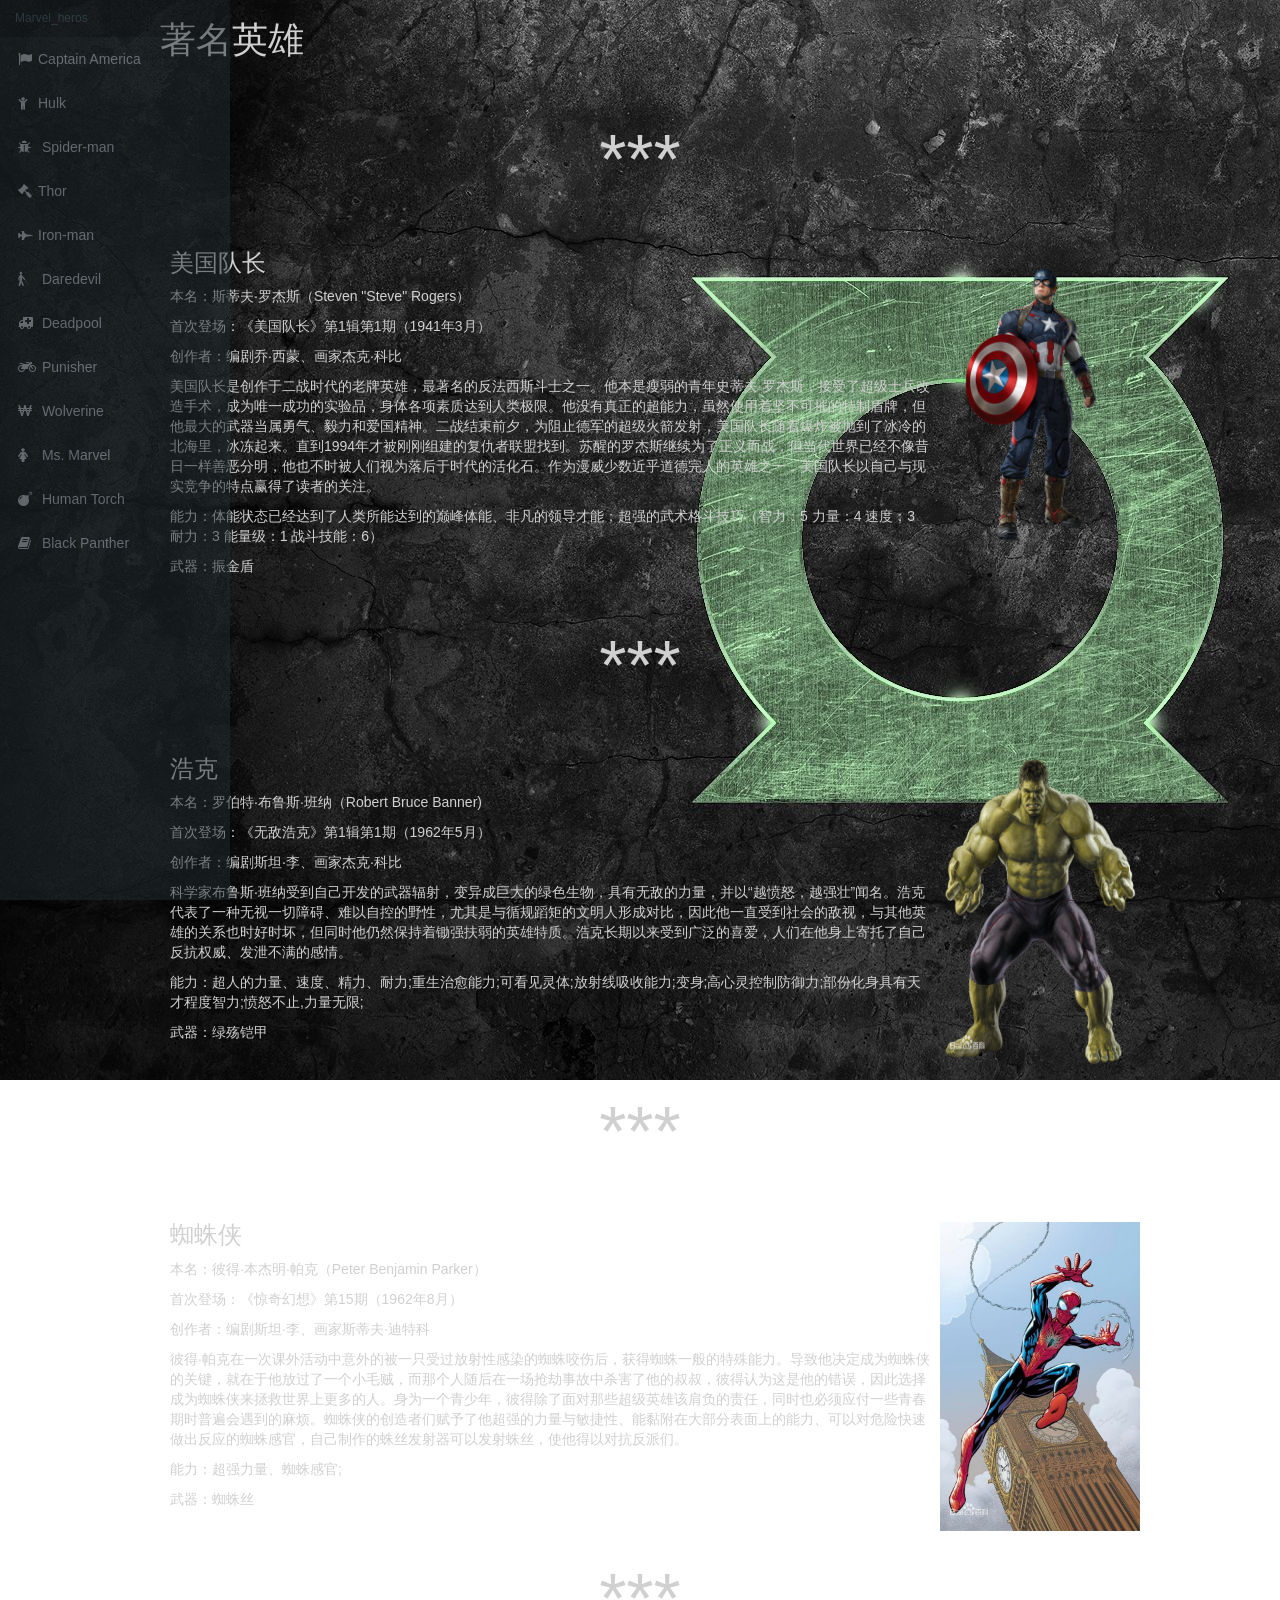
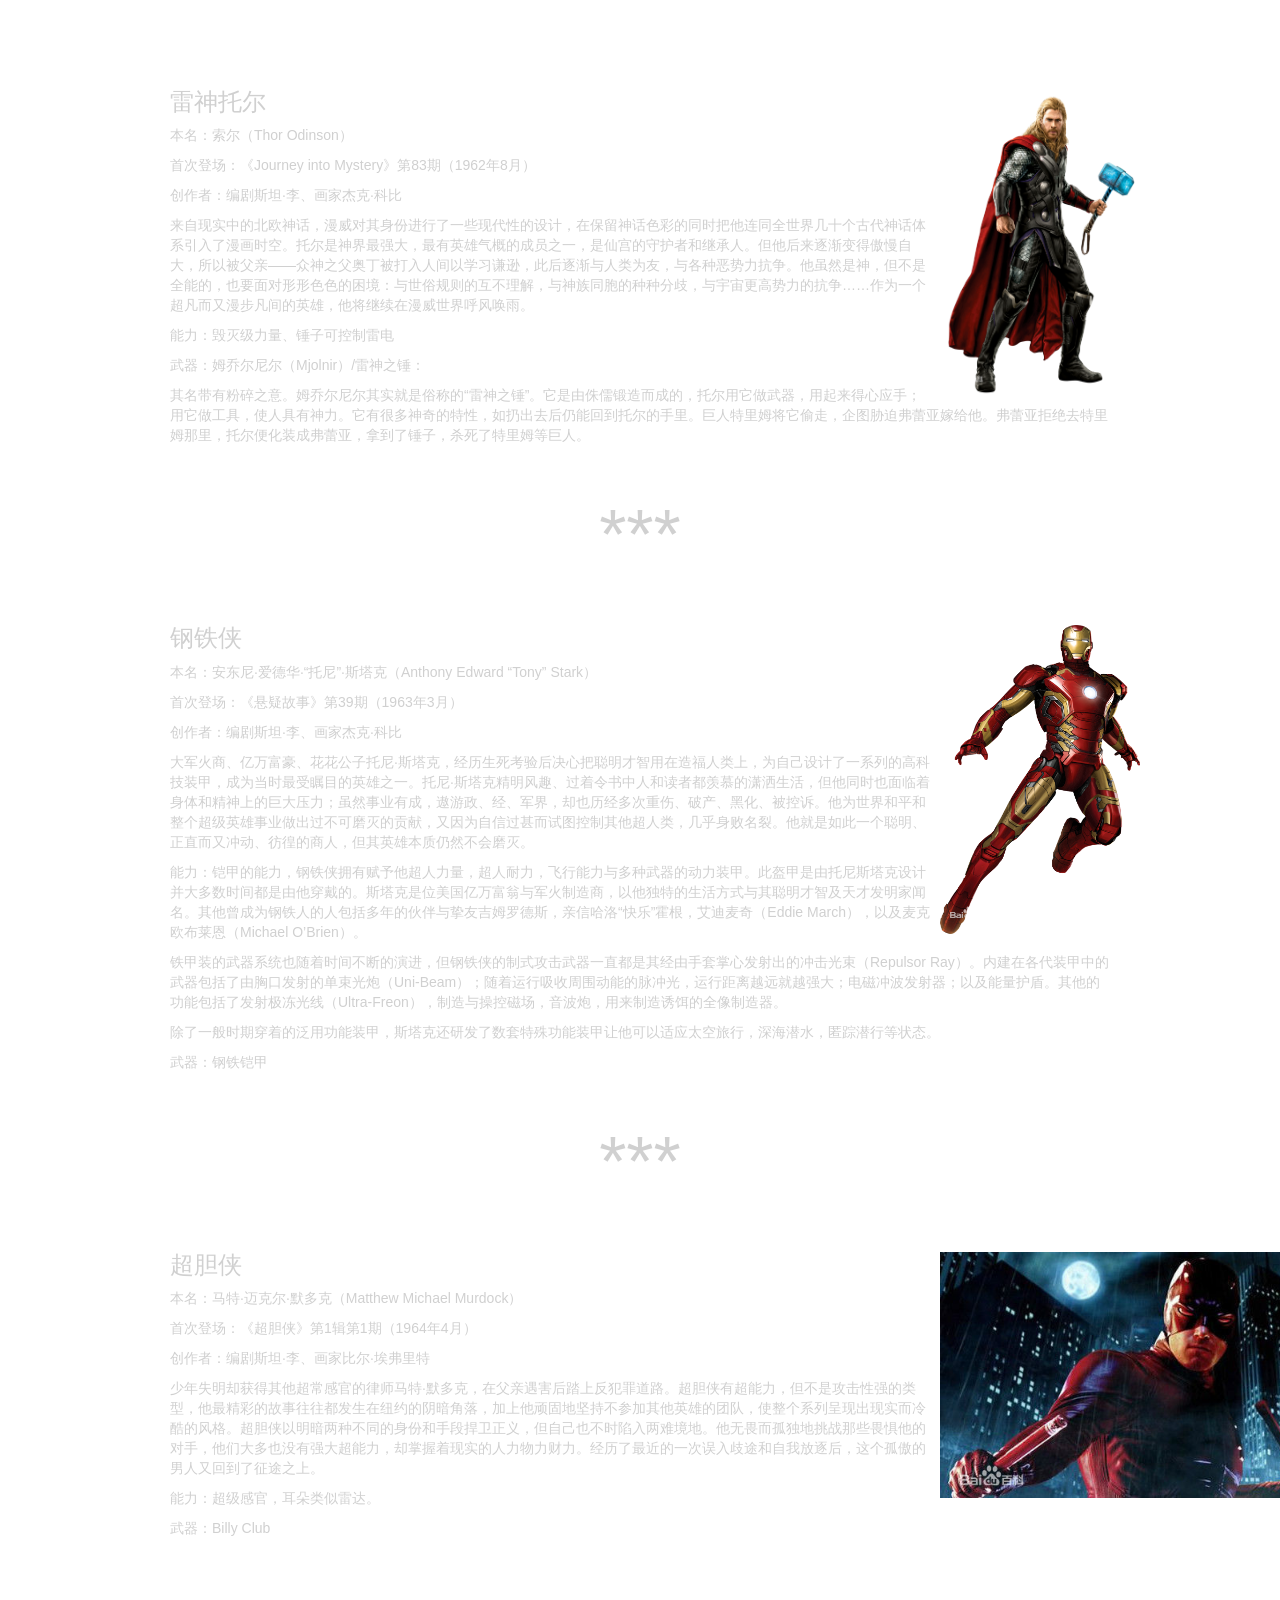
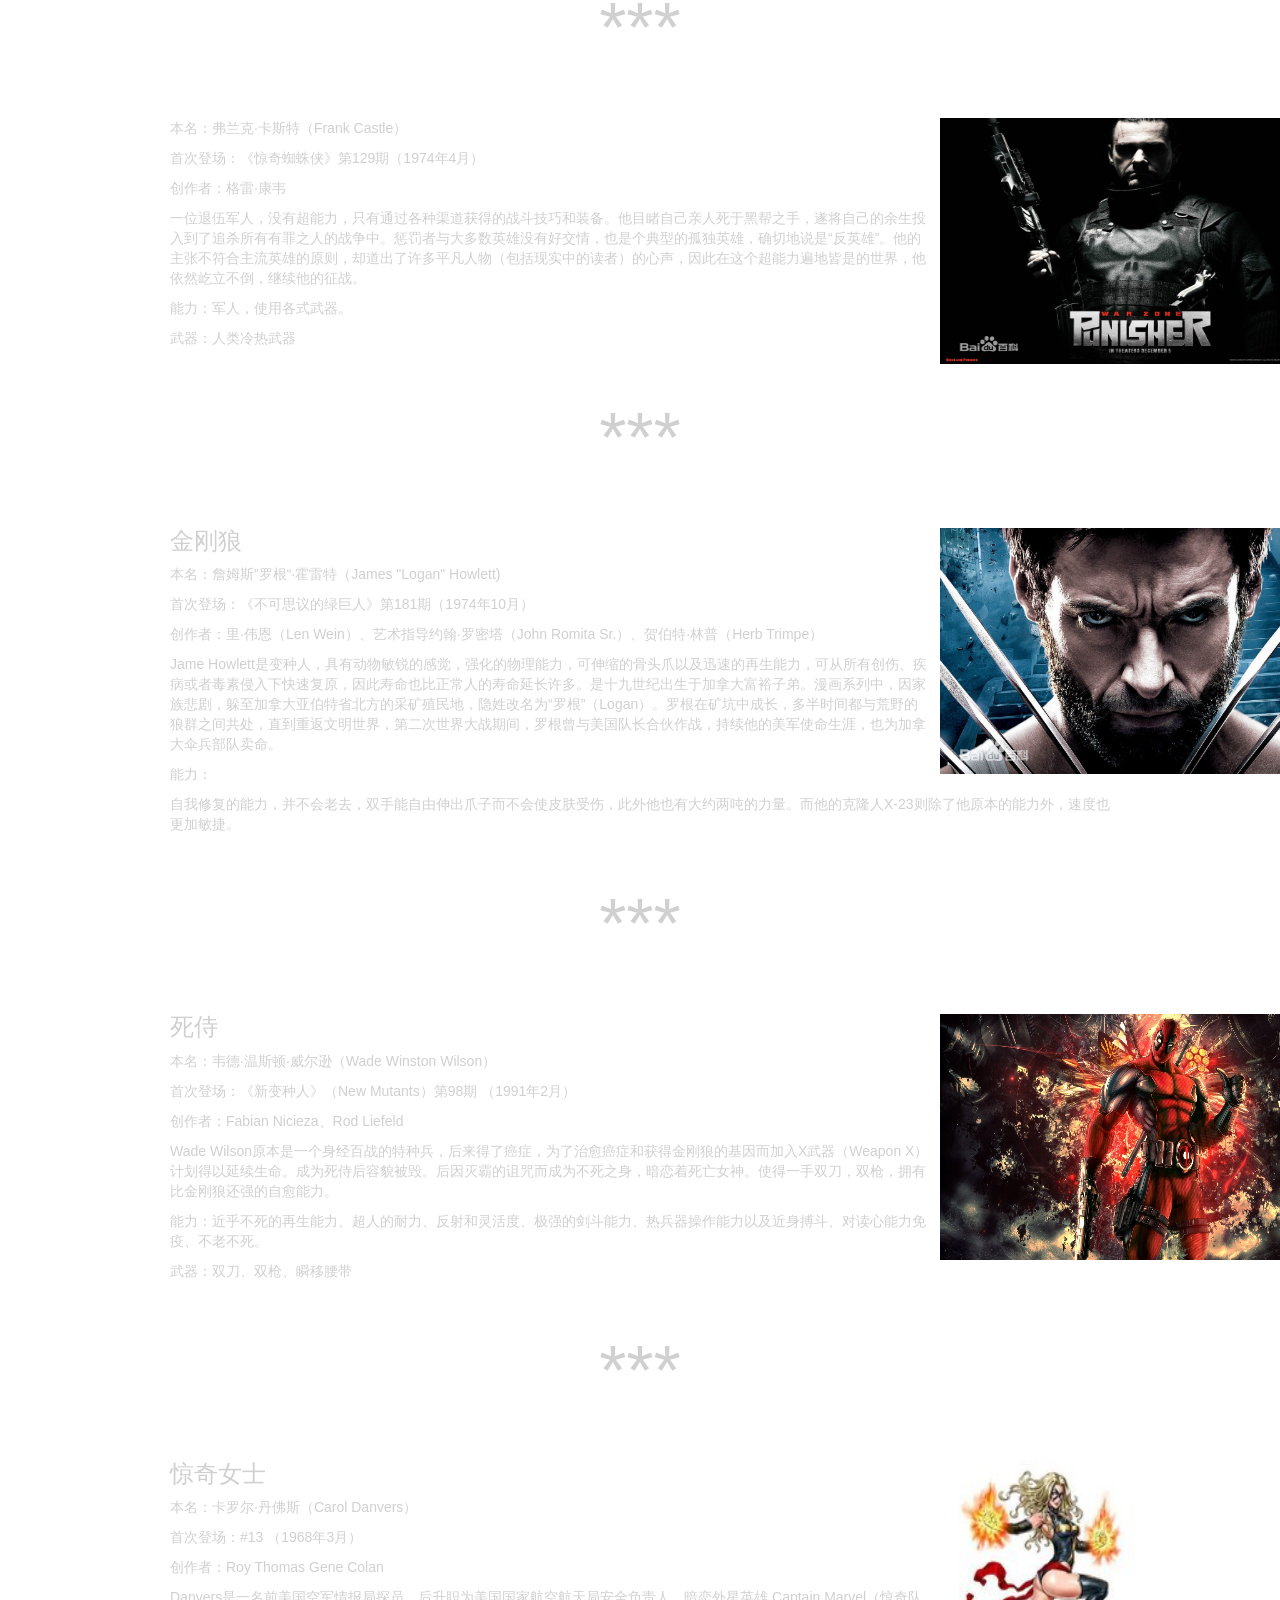
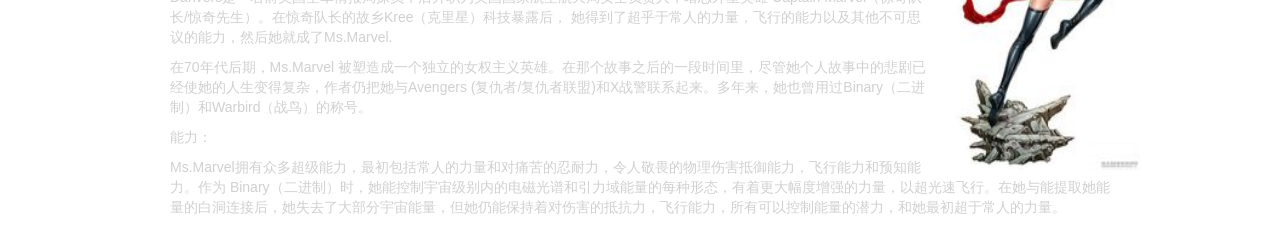
==== web_final_homework2/hero.html @ 38159c88 "fixed hero.css" ====
<!DOCTYPE html>
<html lang="en">
<head>
	<meta charset="UTF-8">
	<title>漫威著名英雄</title>
	<link rel="stylesheet" href="https://maxcdn.bootstrapcdn.com/bootstrap/3.3.6/css/bootstrap.min.css">
   	<link rel="stylesheet" type="text/css" href="font-awesome-4.7.0/css/font-awesome.min.css">
	<link rel="stylesheet" href="sidebar/dist/sidebar-menu.css">
	<link rel="stylesheet" type="text/css" href="css/clear.css">
	<link rel="stylesheet" type="text/css" href="960-Grid-System-master/code/css/960.css"/>
	<link rel="stylesheet" type="text/css" href="css/hero.css">
	<style type="text/css">
	.main-sidebar{
	    position: fixed;
	    top: 0;
	    left: 0;
	    height: 100%;
	    min-height: 100%;
	    width: 230px;
	    z-index: 810;
	    background-color: #222d32;
	    opacity: 0.5;
	 }
	</style>
</head>
<body>
	
		<aside class="main-sidebar">
			<section  class="sidebar">
			    <ul class="sidebar-menu">
			      <li class="header">Marvel_heros</li>
			      <li class="treeview">
			        <a href="#Ca"><i class="fa fa-flag" aria-hidden="true"></i><span>Captain America</span></a>
			      </li>
			      <li class="treeview">
			      	<a href="#Hu"><i class="fa fa-child" aria-hidden="true"></i><span>Hulk</span></a>
			      </li>
			      <li>
			        <a href="#Sp"><i class="fa fa-bug" aria-hidden="true"></i> <span>Spider-man</span></a>
			      </li>
			      <li class="treeview">
			        <a href="#Th"><i class="fa fa-gavel" aria-hidden="true"></i><span>Thor</span></a>
			      </li>
			      <li class="treeview">
			        <a href="#Ir"><i class="fa fa-fighter-jet" aria-hidden="true"></i><span>Iron-man</span></a>
			      </li>
			      <li class="treeview">
			        <a href="#Da"><i class="fa fa-blind" aria-hidden="true"></i> <span>Daredevil</span></a>
			      </li>
			      <li class="treeview">
			        <a href="#De"><i class="fa fa-ambulance" aria-hidden="true"></i> <span>Deadpool</span></a>
			      </li>
			      <li>
			        <a href="#Pu"><i class="fa fa-motorcycle" aria-hidden="true"></i> <span>Punisher</span></a>
			      </li>
			      <li>
			        <a href="#Wo"><i class="fa fa-krw" aria-hidden="true"></i> <span>Wolverine</span></a>
			      </li>
			      <li class="treeview">
			        <a href="#Ms"><i class="fa fa-female" aria-hidden="true"></i> <span>Ms. Marvel</span></a>
			      </li>
			      <li class="treeview">
			        <a href="#">
			          <i class="fa fa-bomb" aria-hidden="true"></i> <span>Human Torch</span>
			        </a>
			      </li>
			      <li><a href="#"><i class="fa fa-book"></i> <span>Black Panther</span></a></li>
			    </ul>
			</section>
		</aside>
		<div class="clearfix"></div>

	<div class="container_16">
	<h1>著名英雄</h1>
		
		<!-- <div class="clearfix"></div> -->
		<div class="grid_16">
			<div id="Ca" class="stars">***</div>
			<div id="captain1" class="grid_3">
				<img border="0" src="picture/captain1.png" alt="Pulpit rock" width="200" height="309">
			</div>
			<div id="captain">
				<h3>美国队长</h3>
					<p>本名：斯蒂夫·罗杰斯（Steven "Steve" Rogers）</p>
					<p>首次登场：《美国队长》第1辑第1期（1941年3月）</p>
					<p>创作者：编剧乔·西蒙、画家杰克·科比</p>
					<p>美国队长是创作于二战时代的老牌英雄，最著名的反法西斯斗士之一。他本是瘦弱的青年史蒂夫·罗杰斯，接受了超级士兵改造手术，成为唯一成功的实验品，身体各项素质达到人类极限。他没有真正的超能力，虽然使用着坚不可摧的特制盾牌，但他最大的武器当属勇气、毅力和爱国精神。二战结束前夕，为阻止德军的超级火箭发射，美国队长随着爆炸被抛到了冰冷的北海里，冰冻起来。直到1994年才被刚刚组建的复仇者联盟找到。苏醒的罗杰斯继续为了正义而战，但当代世界已经不像昔日一样善恶分明，他也不时被人们视为落后于时代的活化石。作为漫威少数近乎道德完人的英雄之一，美国队长以自己与现实竞争的特点赢得了读者的关注。</p>
					<p>能力：体能状态已经达到了人类所能达到的巅峰体能、非凡的领导才能；超强的武术格斗技巧（智力：5 力量：4 速度：3 耐力：3 能量级：1 战斗技能：6）</p>
					<p>武器：振金盾</p>
			</div>

			<div id="Hu" class="stars">***</div>
			<div id="hulk1" class="grid_3">
				<img border="0" src="picture/hulk1.png" alt="Pulpit rock" width="200" height="309">
			</div>
			<div id="hulk">
				<h3>浩克</h3>
					<p>本名：罗伯特·布鲁斯·班纳（Robert Bruce Banner)</p>
					<p>首次登场：《无敌浩克》第1辑第1期（1962年5月）</p>
					<p>创作者：编剧斯坦·李、画家杰克·科比</p>
					<p>科学家布鲁斯·班纳受到自己开发的武器辐射，变异成巨大的绿色生物，具有无敌的力量，并以“越愤怒，越强壮”闻名。浩克代表了一种无视一切障碍、难以自控的野性，尤其是与循规蹈矩的文明人形成对比，因此他一直受到社会的敌视，与其他英雄的关系也时好时坏，但同时他仍然保持着锄强扶弱的英雄特质。浩克长期以来受到广泛的喜爱，人们在他身上寄托了自己反抗权威、发泄不满的感情。</p>
					<p>能力：超人的力量、速度、精力、耐力;重生治愈能力;可看见灵体;放射线吸收能力;变身;高心灵控制防御力;部份化身具有天才程度智力;愤怒不止,力量无限;</p>
					<p>武器：绿殇铠甲</p>
			</div>

			<div id="Sp" class="stars">***</div>
			<div id="spider-man1" class="grid_3">
				<img border="0" src="picture/spider-man1.jpg" alt="Pulpit rock" width="200" height="309">
			</div>
			<div id="spider-man">
				<h3>蜘蛛侠</h3>
					<p>本名：彼得·本杰明·帕克（Peter Benjamin Parker）</p>
					<p>首次登场：《惊奇幻想》第15期（1962年8月）</p>
					<p>创作者：编剧斯坦·李、画家斯蒂夫·迪特科</p>
					<p>彼得·帕克在一次课外活动中意外的被一只受过放射性感染的蜘蛛咬伤后，获得蜘蛛一般的特殊能力。导致他决定成为蜘蛛侠的关键，就在于他放过了一个小毛贼，而那个人随后在一场抢劫事故中杀害了他的叔叔，彼得认为这是他的错误，因此选择成为蜘蛛侠来拯救世界上更多的人。身为一个青少年，彼得除了面对那些超级英雄该肩负的责任，同时也必须应付一些青春期时普遍会遇到的麻烦。蜘蛛侠的创造者们赋予了他超强的力量与敏捷性、能黏附在大部分表面上的能力、可以对危险快速做出反应的蜘蛛感官，自己制作的蛛丝发射器可以发射蛛丝，使他得以对抗反派们。</p>
					<p>能力：超强力量、蜘蛛感官;</p>
					<P>武器：蜘蛛丝</p>
			</div>

			<div id="Th" class="stars">***</div>
			<div id="Thor1" class="grid_3">
				<img border="0" src="picture/Thor1.png" alt="Pulpit rock" width="200" height="309">
			</div>
			<div id="Thor">
				<h3>雷神托尔</h3>
				<p>本名：索尔（Thor Odinson）</p>
				<p>首次登场：《Journey into Mystery》第83期（1962年8月）</p>
				<p>创作者：编剧斯坦·李、画家杰克·科比</p>
				<p>来自现实中的北欧神话，漫威对其身份进行了一些现代性的设计，在保留神话色彩的同时把他连同全世界几十个古代神话体系引入了漫画时空。托尔是神界最强大，最有英雄气概的成员之一，是仙宫的守护者和继承人。但他后来逐渐变得傲慢自大，所以被父亲——众神之父奥丁被打入人间以学习谦逊，此后逐渐与人类为友，与各种恶势力抗争。他虽然是神，但不是全能的，也要面对形形色色的困境：与世俗规则的互不理解，与神族同胞的种种分歧，与宇宙更高势力的抗争……作为一个超凡而又漫步凡间的英雄，他将继续在漫威世界呼风唤雨。</p>
				<p>能力：毁灭级力量、锤子可控制雷电</p>
				<p>武器：姆乔尔尼尔（Mjolnir）/雷神之锤：</p>
				<p>其名带有粉碎之意。姆乔尔尼尔其实就是俗称的“雷神之锤”。它是由侏儒锻造而成的，托尔用它做武器，用起来得心应手；用它做工具，使人具有神力。它有很多神奇的特性，如扔出去后仍能回到托尔的手里。巨人特里姆将它偷走，企图胁迫弗蕾亚嫁给他。弗蕾亚拒绝去特里姆那里，托尔便化装成弗蕾亚，拿到了锤子，杀死了特里姆等巨人。</p>
			</div>

			<div id="Ir" class="stars">***</div>
			<div id="Iron-man1" class="grid_3">
				<img border="0" src="picture/Iron-man1.png" alt="Pulpit rock" width="200" height="309">
			</div>
			<div id="Iron-man">
				<h3>钢铁侠</h3>
				<p>本名：安东尼·爱德华·“托尼”·斯塔克（Anthony Edward “Tony” Stark）</p>
				<p>首次登场：《悬疑故事》第39期（1963年3月）</p>
				<p>创作者：编剧斯坦·李、画家杰克·科比</p>
				<p>大军火商、亿万富豪、花花公子托尼·斯塔克，经历生死考验后决心把聪明才智用在造福人类上，为自己设计了一系列的高科技装甲，成为当时最受瞩目的英雄之一。托尼·斯塔克精明风趣、过着令书中人和读者都羡慕的潇洒生活，但他同时也面临着身体和精神上的巨大压力；虽然事业有成，遨游政、经、军界，却也历经多次重伤、破产、黑化、被控诉。他为世界和平和整个超级英雄事业做出过不可磨灭的贡献，又因为自信过甚而试图控制其他超人类，几乎身败名裂。他就是如此一个聪明、正直而又冲动、彷徨的商人，但其英雄本质仍然不会磨灭。</p>
				<p>能力：铠甲的能力，钢铁侠拥有赋予他超人力量，超人耐力，飞行能力与多种武器的动力装甲。此盔甲是由托尼斯塔克设计并大多数时间都是由他穿戴的。斯塔克是位美国亿万富翁与军火制造商，以他独特的生活方式与其聪明才智及天才发明家闻名。其他曾成为钢铁人的人包括多年的伙伴与挚友吉姆罗德斯，亲信哈洛“快乐”霍根，艾迪麦奇（Eddie March），以及麦克欧布莱恩（Michael O’Brien）。</p>
				<p>铁甲装的武器系统也随着时间不断的演进，但钢铁侠的制式攻击武器一直都是其经由手套掌心发射出的冲击光束（Repulsor Ray）。内建在各代装甲中的武器包括了由胸口发射的单束光炮（Uni-Beam）；随着运行吸收周围动能的脉冲光，运行距离越远就越强大；电磁冲波发射器；以及能量护盾。其他的功能包括了发射极冻光线（Ultra-Freon），制造与操控磁场，音波炮，用来制造诱饵的全像制造器。</p>
				<p>除了一般时期穿着的泛用功能装甲，斯塔克还研发了数套特殊功能装甲让他可以适应太空旅行，深海潜水，匿踪潜行等状态。</p>
				<p>武器：钢铁铠甲</p>
			</div>

			<div id="Da" class="stars">***</div>
			<div id="Daredevil1" class="grid_3">
				<img border="0" src="picture/Daredevil1.jpg" alt="Pulpit rock" width="400" height="246">
			</div>
			<div id="Daredevil">
				<h3>超胆侠</h3>
				<p>本名：马特·迈克尔·默多克（Matthew Michael Murdock）</p>
				<p>首次登场：《超胆侠》第1辑第1期（1964年4月）</p>
				<p>创作者：编剧斯坦·李、画家比尔·埃弗里特</p>
				<p>少年失明却获得其他超常感官的律师马特·默多克，在父亲遇害后踏上反犯罪道路。超胆侠有超能力，但不是攻击性强的类型，他最精彩的故事往往都发生在纽约的阴暗角落，加上他顽固地坚持不参加其他英雄的团队，使整个系列呈现出现实而冷酷的风格。超胆侠以明暗两种不同的身份和手段捍卫正义，但自己也不时陷入两难境地。他无畏而孤独地挑战那些畏惧他的对手，他们大多也没有强大超能力，却掌握着现实的人力物力财力。经历了最近的一次误入歧途和自我放逐后，这个孤傲的男人又回到了征途之上。</p>
				<p>能力：超级感官，耳朵类似雷达。</p>
				<p>武器：Billy Club</p>
			</div>

			<div id="Pu" class="stars">***</div>
			<div id="Punisher1" class="grid_3">
				<img border="0" src="picture/Punisher1.jpg" alt="Pulpit rock" width="400" height="246">
			</div>
			<div id="Punisher">
				<h3惩罚者></h3>
				<p>本名：弗兰克·卡斯特（Frank Castle）</p>
				<p>首次登场：《惊奇蜘蛛侠》第129期（1974年4月）</p>
				<p>创作者：格雷·康韦</p>
				<p>一位退伍军人，没有超能力，只有通过各种渠道获得的战斗技巧和装备。他目睹自己亲人死于黑帮之手，遂将自己的余生投入到了追杀所有有罪之人的战争中。惩罚者与大多数英雄没有好交情，也是个典型的孤独英雄，确切地说是“反英雄”。他的主张不符合主流英雄的原则，却道出了许多平凡人物（包括现实中的读者）的心声，因此在这个超能力遍地皆是的世界，他依然屹立不倒，继续他的征战。</p>
				<p>能力：军人，使用各式武器。</p>
				<p>武器：人类冷热武器</p>
			</div>

			<div id="Wo" class="stars">***</div>
			<div id="Wolverine1" class="grid_3">
				<img border="0" src="picture/Wolverine1.jpg" alt="Pulpit rock" width="400" height="246">
			</div>
			<div id="Wolverine">
				<h3>金刚狼</h3>
				<p>本名：詹姆斯”罗根“·霍雷特（James "Logan" Howlett)</p>
				<p>首次登场：《不可思议的绿巨人》第181期（1974年10月）</p>
				<p>创作者：里·伟恩（Len Wein）、艺术指导约翰·罗密塔（John Romita Sr.）、贺伯特·林普（Herb Trimpe）</p>
				<p>Jame Howlett是变种人，具有动物敏锐的感觉，强化的物理能力，可伸缩的骨头爪以及迅速的再生能力，可从所有创伤、疾病或者毒素侵入下快速复原，因此寿命也比正常人的寿命延长许多。是十九世纪出生于加拿大富裕子弟。漫画系列中，因家族悲剧，躲至加拿大亚伯特省北方的采矿殖民地，隐姓改名为“罗根”（Logan）。罗根在矿坑中成长，多半时间都与荒野的狼群之间共处，直到重返文明世界，第二次世界大战期间，罗根曾与美国队长合伙作战，持续他的美军使命生涯，也为加拿大伞兵部队卖命。</p>
				<p>能力：</p>
				<p>自我修复的能力，并不会老去，双手能自由伸出爪子而不会使皮肤受伤，此外他也有大约两吨的力量。而他的克隆人X-23则除了他原本的能力外，速度也更加敏捷。</p>
				<p武器：骨爪,艾德曼合金爪></p>
			</div>

			<div id="De" class="stars">***</div>
			<div id="Deadpool1" class="grid_3">
				<img border="0" src="picture/Deadpool1.jpg" alt="Pulpit rock" width="400" height="246">
			</div>
			<div id="Deadpool">
				<h3>死侍</h3>
				<p>本名：韦德·温斯顿·威尔逊（Wade Winston Wilson）</p>
				<p>首次登场：《新变种人》（New Mutants）第98期 （1991年2月）</p>
				<p>创作者：Fabian Nicieza、Rod Liefeld</p>
				<p>Wade Wilson原本是一个身经百战的特种兵，后来得了癌症，为了治愈癌症和获得金刚狼的基因而加入X武器（Weapon X）计划得以延续生命。成为死侍后容貌被毁。后因灭霸的诅咒而成为不死之身，暗恋着死亡女神。使得一手双刀，双枪，拥有比金刚狼还强的自愈能力。</p>
				<p>能力：近乎不死的再生能力、超人的耐力、反射和灵活度、极强的剑斗能力、热兵器操作能力以及近身搏斗、对读心能力免疫、不老不死。</p>
				<p>武器：双刀、双枪、瞬移腰带</p>
			</div>

			<div id="Ms" class="stars">***</div>
			<div id="Ms_Marvel1" class="grid_3" >
				<img border="0" src="picture/Ms.Marvel1.png" alt="Pulpit rock" width="200" height="309">
			</div>
			<div id="Ms.Marvel">
				<h3>惊奇女士</h3>
				<P>本名：卡罗尔·丹佛斯（Carol Danvers）</P>
				<p>首次登场：#13 （1968年3月）</p>
				<p>创作者：Roy Thomas Gene Colan</p>
				<p>Danvers是一名前美国空军情报局探员，后升职为美国国家航空航天局安全负责人，暗恋外星英雄 Captain Marvel（惊奇队长/惊奇先生）。在惊奇队长的故乡Kree（克里星）科技暴露后， 她得到了超乎于常人的力量，飞行的能力以及其他不可思议的能力，然后她就成了Ms.Marvel.</p>
				<p>在70年代后期，Ms.Marvel 被塑造成一个独立的女权主义英雄。在那个故事之后的一段时间里，尽管她个人故事中的悲剧已经使她的人生变得复杂，作者仍把她与Avengers (复仇者/复仇者联盟)和X战警联系起来。多年来，她也曾用过Binary（二进制）和Warbird（战鸟）的称号。</p>
				<p>能力：</p>
				<P>Ms.Marvel拥有众多超级能力，最初包括常人的力量和对痛苦的忍耐力，令人敬畏的物理伤害抵御能力，飞行能力和预知能力。作为 Binary（二进制）时，她能控制宇宙级别内的电磁光谱和引力域能量的每种形态，有着更大幅度增强的力量，以超光速飞行。在她与能提取她能量的白洞连接后，她失去了大部分宇宙能量，但她仍能保持着对伤害的抵抗力，飞行能力，所有可以控制能量的潜力，和她最初超于常人的力量。</P>
			</div>
		</div>
	</div>

	 <script src="http://libs.useso.com/js/jquery/2.1.1/jquery.min.js" type="text/javascript"></script>
	<script>window.jQuery || document.write('<script src="sidebar/js/jquery-2.1.1.min.js"><\/script>')</script>
	<script src="sidebar/dist/sidebar-menu.js"></script>
	  <script>
	    $.sidebarMenu($('.sidebar-menu'))
	  </script>
</body>
</html>
---- web_final_homework2/sidebar/dist/sidebar-menu.css ----
.sidebar-menu {
  list-style: none;
  margin: 0;
  padding: 0;
  background-color: #222d32; }
  .sidebar-menu > li {
    position: relative;
    margin: 0;
    padding: 0; }
    .sidebar-menu > li > a {
      padding: 12px 5px 12px 15px;
      display: block;
      border-left: 3px solid transparent;
      color: #b8c7ce; }
      .sidebar-menu > li > a > .fa {
        width: 20px; }
    .sidebar-menu > li:hover > a, .sidebar-menu > li.active > a {
      color: #fff;
      background: #1e282c;
      border-left-color: #3c8dbc; }
    .sidebar-menu > li > .treeview-menu {
      margin: 0 1px;
      background: #2c3b41; }
    .sidebar-menu > li .label,
    .sidebar-menu > li .badge {
      margin-top: 3px;
      margin-right: 5px; }
  .sidebar-menu li.header {
    padding: 10px 25px 10px 15px;
    font-size: 12px;
    color: #4b646f;
    background: #1a2226; }
  .sidebar-menu li > a > .fa-angle-left {
    width: auto;
    height: auto;
    padding: 0;
    margin-right: 10px;
    margin-top: 3px; }
  .sidebar-menu li.active > a > .fa-angle-left {
    transform: rotate(-90deg); }
  .sidebar-menu li.active > .treeview-menu {
    display: block; }
  .sidebar-menu a {
    color: #b8c7ce;
    text-decoration: none; }
  .sidebar-menu .treeview-menu {
    display: none;
    list-style: none;
    padding: 0;
    margin: 0;
    padding-left: 5px; }
    .sidebar-menu .treeview-menu .treeview-menu {
      padding-left: 20px; }
    .sidebar-menu .treeview-menu > li {
      margin: 0; }
      .sidebar-menu .treeview-menu > li > a {
        padding: 5px 5px 5px 15px;
        display: block;
        font-size: 14px;
        color: #8aa4af; }
        .sidebar-menu .treeview-menu > li > a > .fa {
          width: 20px; }
        .sidebar-menu .treeview-menu > li > a > .fa-angle-left,
        .sidebar-menu .treeview-menu > li > a > .fa-angle-down {
          width: auto; }
      .sidebar-menu .treeview-menu > li.active > a, .sidebar-menu .treeview-menu > li > a:hover {
        color: #fff; }
---- web_final_homework2/css/clear.css ----
.clearfix:before,.clearfix:after{ 
    content:""; 
    display:table; 
} 
.clearfix:after{clear:both;} 
.clearfix{ 
    *zoom:1;/*IE/7/6*/
}
---- web_final_homework2/960-Grid-System-master/code/css/960.css ----
/*
  960 Grid System ~ Core CSS.
  Learn more ~ http://960.gs/

  Licensed under GPL and MIT.
*/

/*
  Forces backgrounds to span full width,
  even if there is horizontal scrolling.
  Increase this if your layout is wider.

  Note: IE6 works fine without this fix.
*/

body {
  min-width: 960px;
}

/* `Container
----------------------------------------------------------------------------------------------------*/

.container_12,
.container_16 {
  margin-left: auto;
  margin-right: auto;
  width: 960px;
}

/* `Grid >> Global
----------------------------------------------------------------------------------------------------*/

.grid_1,
.grid_2,
.grid_3,
.grid_4,
.grid_5,
.grid_6,
.grid_7,
.grid_8,
.grid_9,
.grid_10,
.grid_11,
.grid_12,
.grid_13,
.grid_14,
.grid_15,
.grid_16 {
  display: inline;
  float: left;
  margin-left: 10px;
  margin-right: 10px;
}

.push_1, .pull_1,
.push_2, .pull_2,
.push_3, .pull_3,
.push_4, .pull_4,
.push_5, .pull_5,
.push_6, .pull_6,
.push_7, .pull_7,
.push_8, .pull_8,
.push_9, .pull_9,
.push_10, .pull_10,
.push_11, .pull_11,
.push_12, .pull_12,
.push_13, .pull_13,
.push_14, .pull_14,
.push_15, .pull_15 {
  position: relative;
}

.container_12 .grid_3,
.container_16 .grid_4 {
  width: 220px;
}

.container_12 .grid_6,
.container_16 .grid_8 {
  width: 460px;
}

.container_12 .grid_9,
.container_16 .grid_12 {
  width: 700px;
}

.container_12 .grid_12,
.container_16 .grid_16 {
  width: 940px;
}

/* `Grid >> Children (Alpha ~ First, Omega ~ Last)
----------------------------------------------------------------------------------------------------*/

.alpha {
  margin-left: 0;
}

.omega {
  margin-right: 0;
}

/* `Grid >> 12 Columns
----------------------------------------------------------------------------------------------------*/

.container_12 .grid_1 {
  width: 60px;
}

.container_12 .grid_2 {
  width: 140px;
}

.container_12 .grid_4 {
  width: 300px;
}

.container_12 .grid_5 {
  width: 380px;
}

.container_12 .grid_7 {
  width: 540px;
}

.container_12 .grid_8 {
  width: 620px;
}

.container_12 .grid_10 {
  width: 780px;
}

.container_12 .grid_11 {
  width: 860px;
}

/* `Grid >> 16 Columns
----------------------------------------------------------------------------------------------------*/

.container_16 .grid_1 {
  width: 40px;
}

.container_16 .grid_2 {
  width: 100px;
}

.container_16 .grid_3 {
  width: 160px;
}

.container_16 .grid_5 {
  width: 280px;
}

.container_16 .grid_6 {
  width: 340px;
}

.container_16 .grid_7 {
  width: 400px;
}

.container_16 .grid_9 {
  width: 520px;
}

.container_16 .grid_10 {
  width: 580px;
}

.container_16 .grid_11 {
  width: 640px;
}

.container_16 .grid_13 {
  width: 760px;
}

.container_16 .grid_14 {
  width: 820px;
}

.container_16 .grid_15 {
  width: 880px;
}

/* `Prefix Extra Space >> Global
----------------------------------------------------------------------------------------------------*/

.container_12 .prefix_3,
.container_16 .prefix_4 {
  padding-left: 240px;
}

.container_12 .prefix_6,
.container_16 .prefix_8 {
  padding-left: 480px;
}

.container_12 .prefix_9,
.container_16 .prefix_12 {
  padding-left: 720px;
}

/* `Prefix Extra Space >> 12 Columns
----------------------------------------------------------------------------------------------------*/

.container_12 .prefix_1 {
  padding-left: 80px;
}

.container_12 .prefix_2 {
  padding-left: 160px;
}

.container_12 .prefix_4 {
  padding-left: 320px;
}

.container_12 .prefix_5 {
  padding-left: 400px;
}

.container_12 .prefix_7 {
  padding-left: 560px;
}

.container_12 .prefix_8 {
  padding-left: 640px;
}

.container_12 .prefix_10 {
  padding-left: 800px;
}

.container_12 .prefix_11 {
  padding-left: 880px;
}

/* `Prefix Extra Space >> 16 Columns
----------------------------------------------------------------------------------------------------*/

.container_16 .prefix_1 {
  padding-left: 60px;
}

.container_16 .prefix_2 {
  padding-left: 120px;
}

.container_16 .prefix_3 {
  padding-left: 180px;
}

.container_16 .prefix_5 {
  padding-left: 300px;
}

.container_16 .prefix_6 {
  padding-left: 360px;
}

.container_16 .prefix_7 {
  padding-left: 420px;
}

.container_16 .prefix_9 {
  padding-left: 540px;
}

.container_16 .prefix_10 {
  padding-left: 600px;
}

.container_16 .prefix_11 {
  padding-left: 660px;
}

.container_16 .prefix_13 {
  padding-left: 780px;
}

.container_16 .prefix_14 {
  padding-left: 840px;
}

.container_16 .prefix_15 {
  padding-left: 900px;
}

/* `Suffix Extra Space >> Global
----------------------------------------------------------------------------------------------------*/

.container_12 .suffix_3,
.container_16 .suffix_4 {
  padding-right: 240px;
}

.container_12 .suffix_6,
.container_16 .suffix_8 {
  padding-right: 480px;
}

.container_12 .suffix_9,
.container_16 .suffix_12 {
  padding-right: 720px;
}

/* `Suffix Extra Space >> 12 Columns
----------------------------------------------------------------------------------------------------*/

.container_12 .suffix_1 {
  padding-right: 80px;
}

.container_12 .suffix_2 {
  padding-right: 160px;
}

.container_12 .suffix_4 {
  padding-right: 320px;
}

.container_12 .suffix_5 {
  padding-right: 400px;
}

.container_12 .suffix_7 {
  padding-right: 560px;
}

.container_12 .suffix_8 {
  padding-right: 640px;
}

.container_12 .suffix_10 {
  padding-right: 800px;
}

.container_12 .suffix_11 {
  padding-right: 880px;
}

/* `Suffix Extra Space >> 16 Columns
----------------------------------------------------------------------------------------------------*/

.container_16 .suffix_1 {
  padding-right: 60px;
}

.container_16 .suffix_2 {
  padding-right: 120px;
}

.container_16 .suffix_3 {
  padding-right: 180px;
}

.container_16 .suffix_5 {
  padding-right: 300px;
}

.container_16 .suffix_6 {
  padding-right: 360px;
}

.container_16 .suffix_7 {
  padding-right: 420px;
}

.container_16 .suffix_9 {
  padding-right: 540px;
}

.container_16 .suffix_10 {
  padding-right: 600px;
}

.container_16 .suffix_11 {
  padding-right: 660px;
}

.container_16 .suffix_13 {
  padding-right: 780px;
}

.container_16 .suffix_14 {
  padding-right: 840px;
}

.container_16 .suffix_15 {
  padding-right: 900px;
}

/* `Push Space >> Global
----------------------------------------------------------------------------------------------------*/

.container_12 .push_3,
.container_16 .push_4 {
  left: 240px;
}

.container_12 .push_6,
.container_16 .push_8 {
  left: 480px;
}

.container_12 .push_9,
.container_16 .push_12 {
  left: 720px;
}

/* `Push Space >> 12 Columns
----------------------------------------------------------------------------------------------------*/

.container_12 .push_1 {
  left: 80px;
}

.container_12 .push_2 {
  left: 160px;
}

.container_12 .push_4 {
  left: 320px;
}

.container_12 .push_5 {
  left: 400px;
}

.container_12 .push_7 {
  left: 560px;
}

.container_12 .push_8 {
  left: 640px;
}

.container_12 .push_10 {
  left: 800px;
}

.container_12 .push_11 {
  left: 880px;
}

/* `Push Space >> 16 Columns
----------------------------------------------------------------------------------------------------*/

.container_16 .push_1 {
  left: 60px;
}

.container_16 .push_2 {
  left: 120px;
}

.container_16 .push_3 {
  left: 180px;
}

.container_16 .push_5 {
  left: 300px;
}

.container_16 .push_6 {
  left: 360px;
}

.container_16 .push_7 {
  left: 420px;
}

.container_16 .push_9 {
  left: 540px;
}

.container_16 .push_10 {
  left: 600px;
}

.container_16 .push_11 {
  left: 660px;
}

.container_16 .push_13 {
  left: 780px;
}

.container_16 .push_14 {
  left: 840px;
}

.container_16 .push_15 {
  left: 900px;
}

/* `Pull Space >> Global
----------------------------------------------------------------------------------------------------*/

.container_12 .pull_3,
.container_16 .pull_4 {
  left: -240px;
}

.container_12 .pull_6,
.container_16 .pull_8 {
  left: -480px;
}

.container_12 .pull_9,
.container_16 .pull_12 {
  left: -720px;
}

/* `Pull Space >> 12 Columns
----------------------------------------------------------------------------------------------------*/

.container_12 .pull_1 {
  left: -80px;
}

.container_12 .pull_2 {
  left: -160px;
}

.container_12 .pull_4 {
  left: -320px;
}

.container_12 .pull_5 {
  left: -400px;
}

.container_12 .pull_7 {
  left: -560px;
}

.container_12 .pull_8 {
  left: -640px;
}

.container_12 .pull_10 {
  left: -800px;
}

.container_12 .pull_11 {
  left: -880px;
}

/* `Pull Space >> 16 Columns
----------------------------------------------------------------------------------------------------*/

.container_16 .pull_1 {
  left: -60px;
}

.container_16 .pull_2 {
  left: -120px;
}

.container_16 .pull_3 {
  left: -180px;
}

.container_16 .pull_5 {
  left: -300px;
}

.container_16 .pull_6 {
  left: -360px;
}

.container_16 .pull_7 {
  left: -420px;
}

.container_16 .pull_9 {
  left: -540px;
}

.container_16 .pull_10 {
  left: -600px;
}

.container_16 .pull_11 {
  left: -660px;
}

.container_16 .pull_13 {
  left: -780px;
}

.container_16 .pull_14 {
  left: -840px;
}

.container_16 .pull_15 {
  left: -900px;
}

/* `Clear Floated Elements
----------------------------------------------------------------------------------------------------*/

/* http://sonspring.com/journal/clearing-floats */

.clear {
  clear: both;
  display: block;
  overflow: hidden;
  visibility: hidden;
  width: 0;
  height: 0;
}

/* http://www.yuiblog.com/blog/2010/09/27/clearfix-reloaded-overflowhidden-demystified */

.clearfix:before,
.clearfix:after,
.container_12:before,
.container_12:after,
.container_16:before,
.container_16:after {
  content: '.';
  display: block;
  overflow: hidden;
  visibility: hidden;
  font-size: 0;
  line-height: 0;
  width: 0;
  height: 0;
}

.clearfix:after,
.container_12:after,
.container_16:after {
  clear: both;
}

/*
  The following zoom:1 rule is specifically for IE6 + IE7.
  Move to separate stylesheet if invalid CSS is a problem.
*/

.clearfix,
.container_12,
.container_16 {
  zoom: 1;
}
---- web_final_homework2/css/hero.css ----
body{
        background-image:url("../picture/bcg.jpg");
        background-repeat:no-repeat;
        background-attachment: fixed;
            
    }
    #captain1,#hulk1,#spider-man1,#Thor1,#Iron-man1,#Daredevil1,#Punisher1,#Wolverine1,#Deadpool1,#Ms_Marvel1{
		float: right;
	}
	
    .stars{
        margin: 40px auto;
        font-size: 5em;
        text-align: center;
        color: #D0D0D0;
    }

    p,h3,h1{
        color: #D0D0D0;
    }
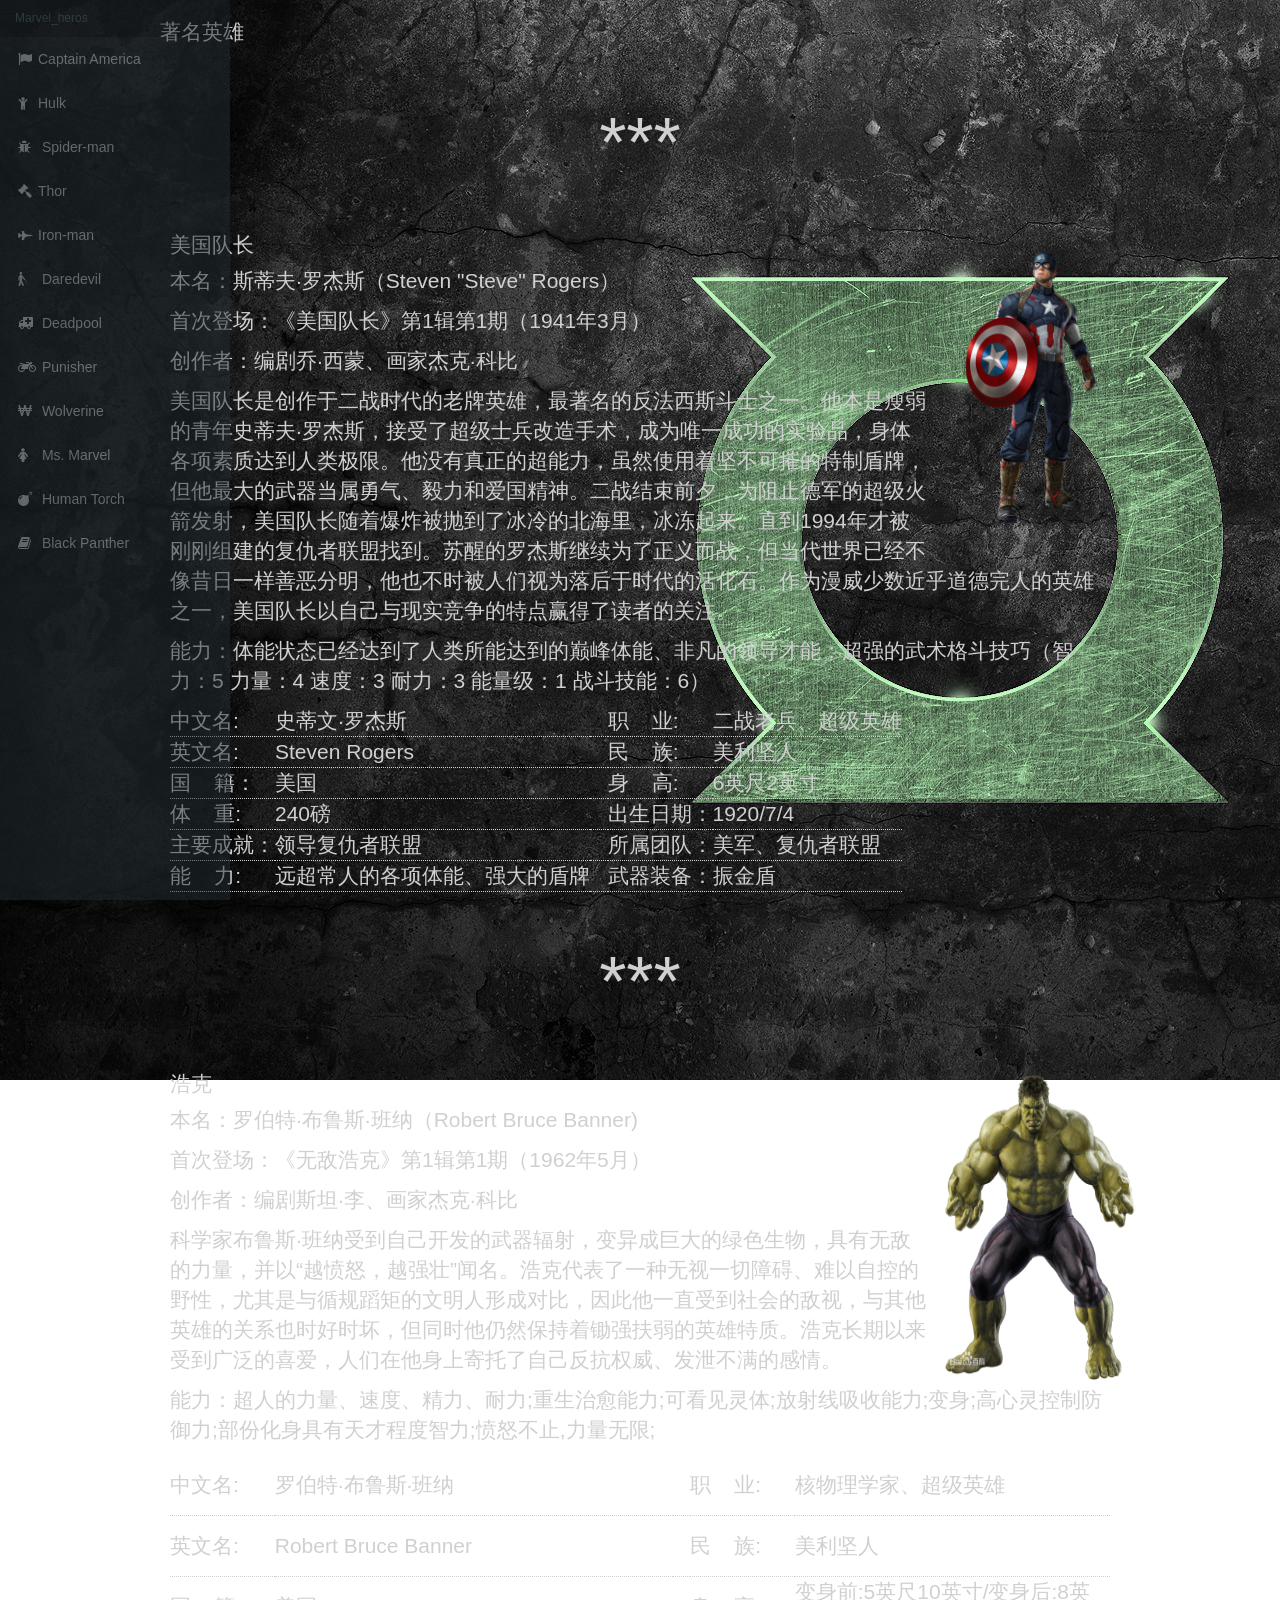
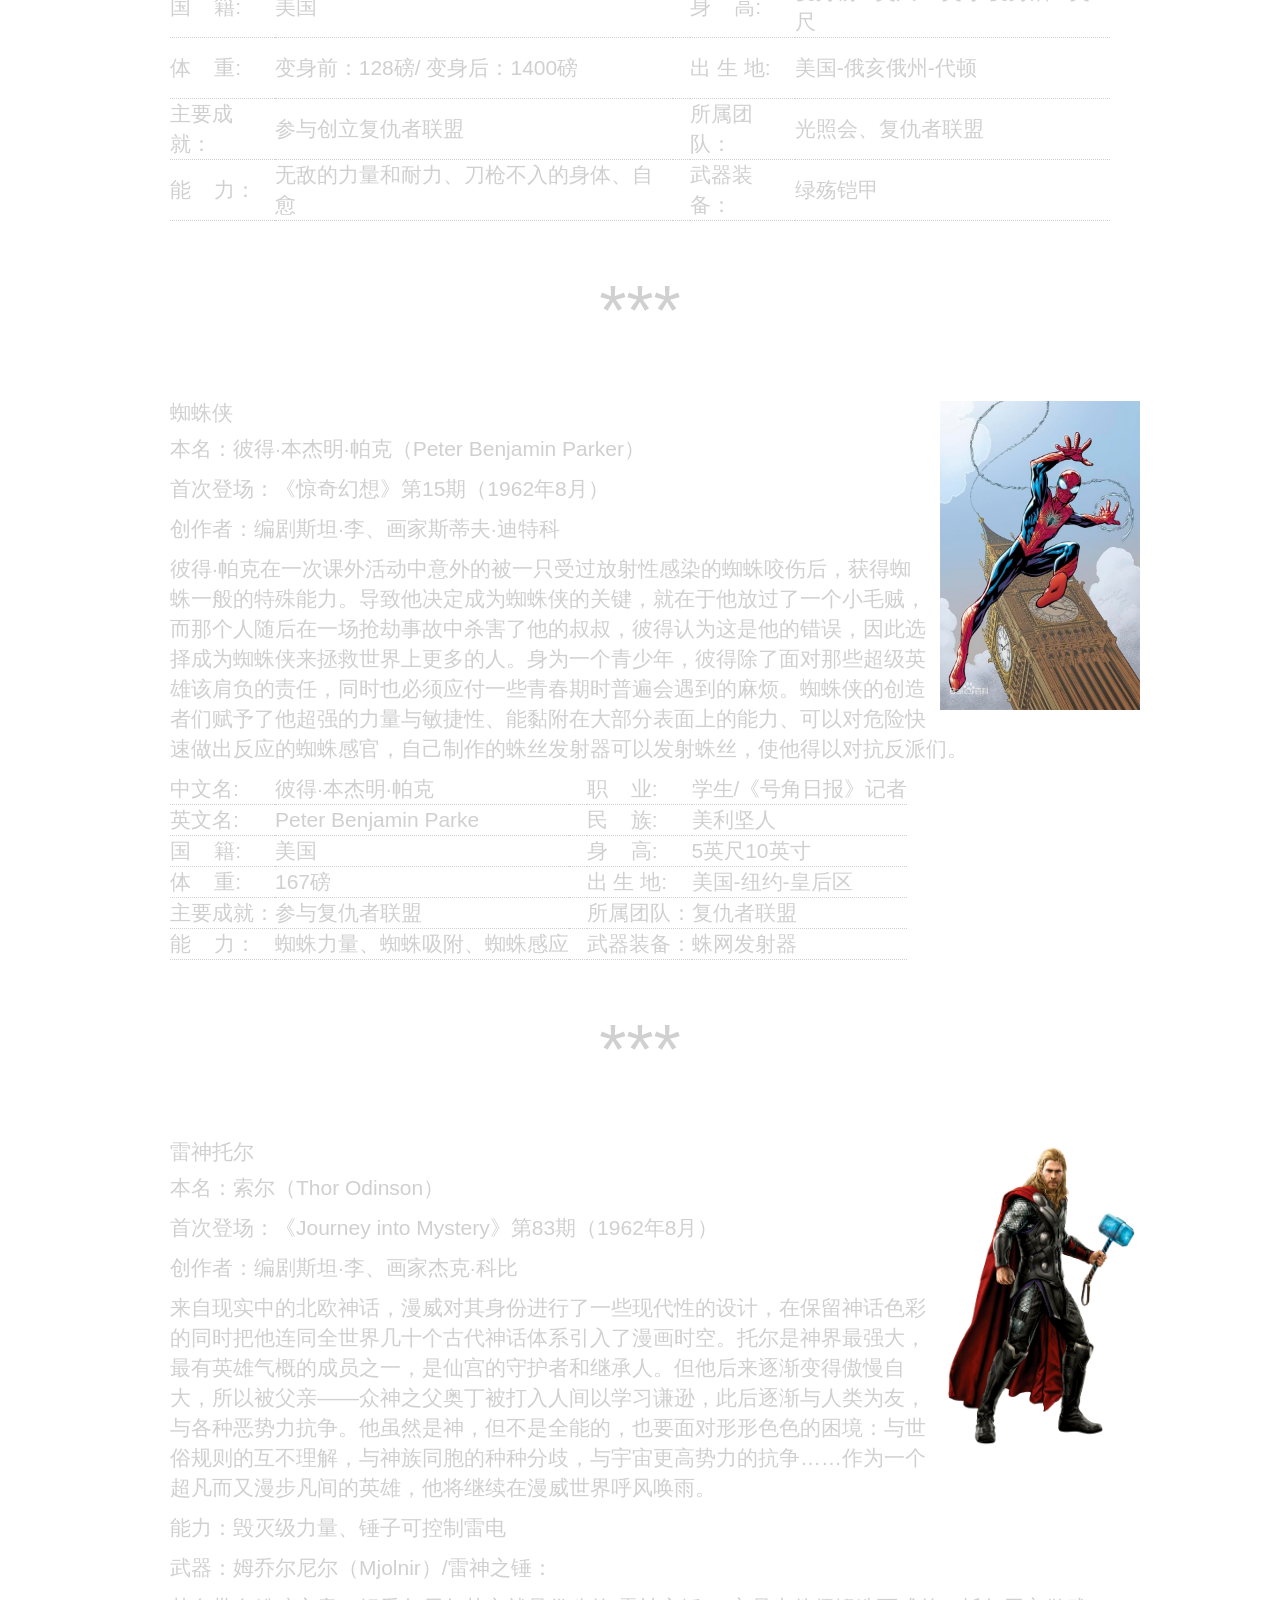
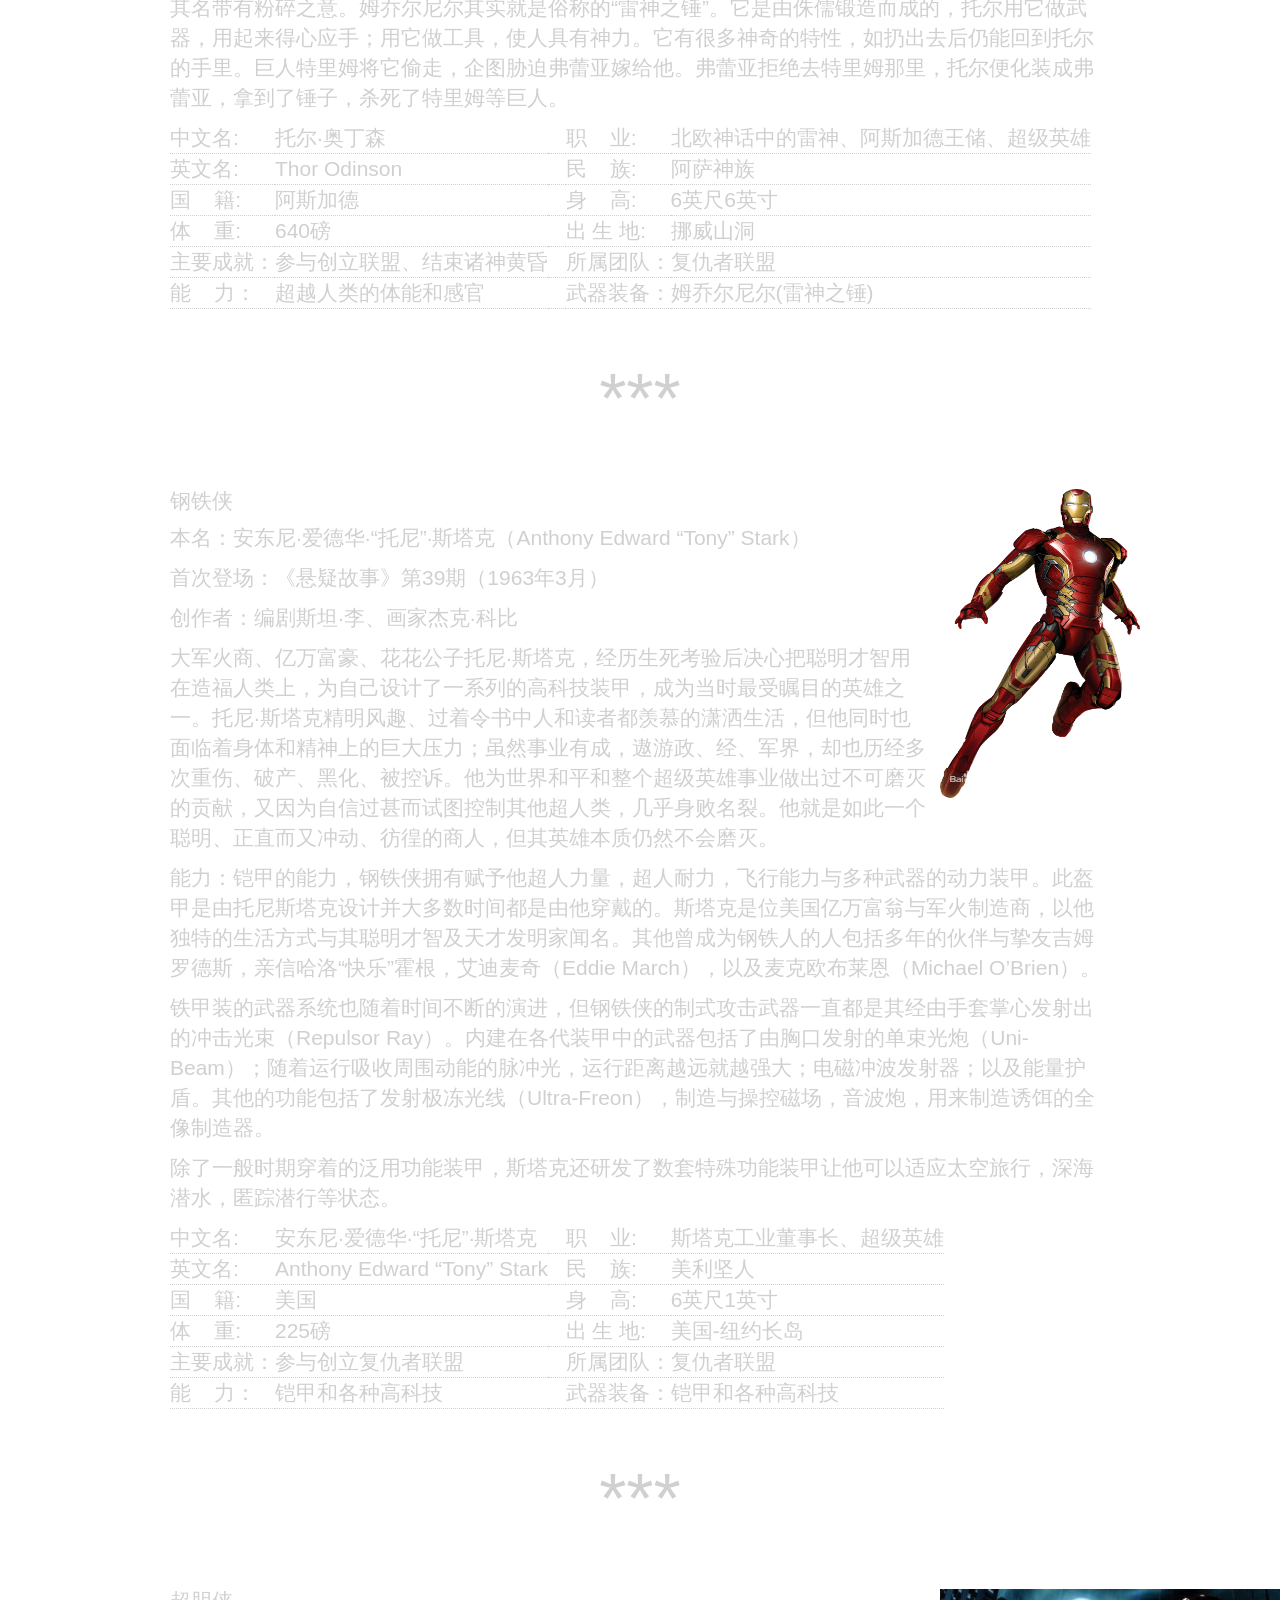
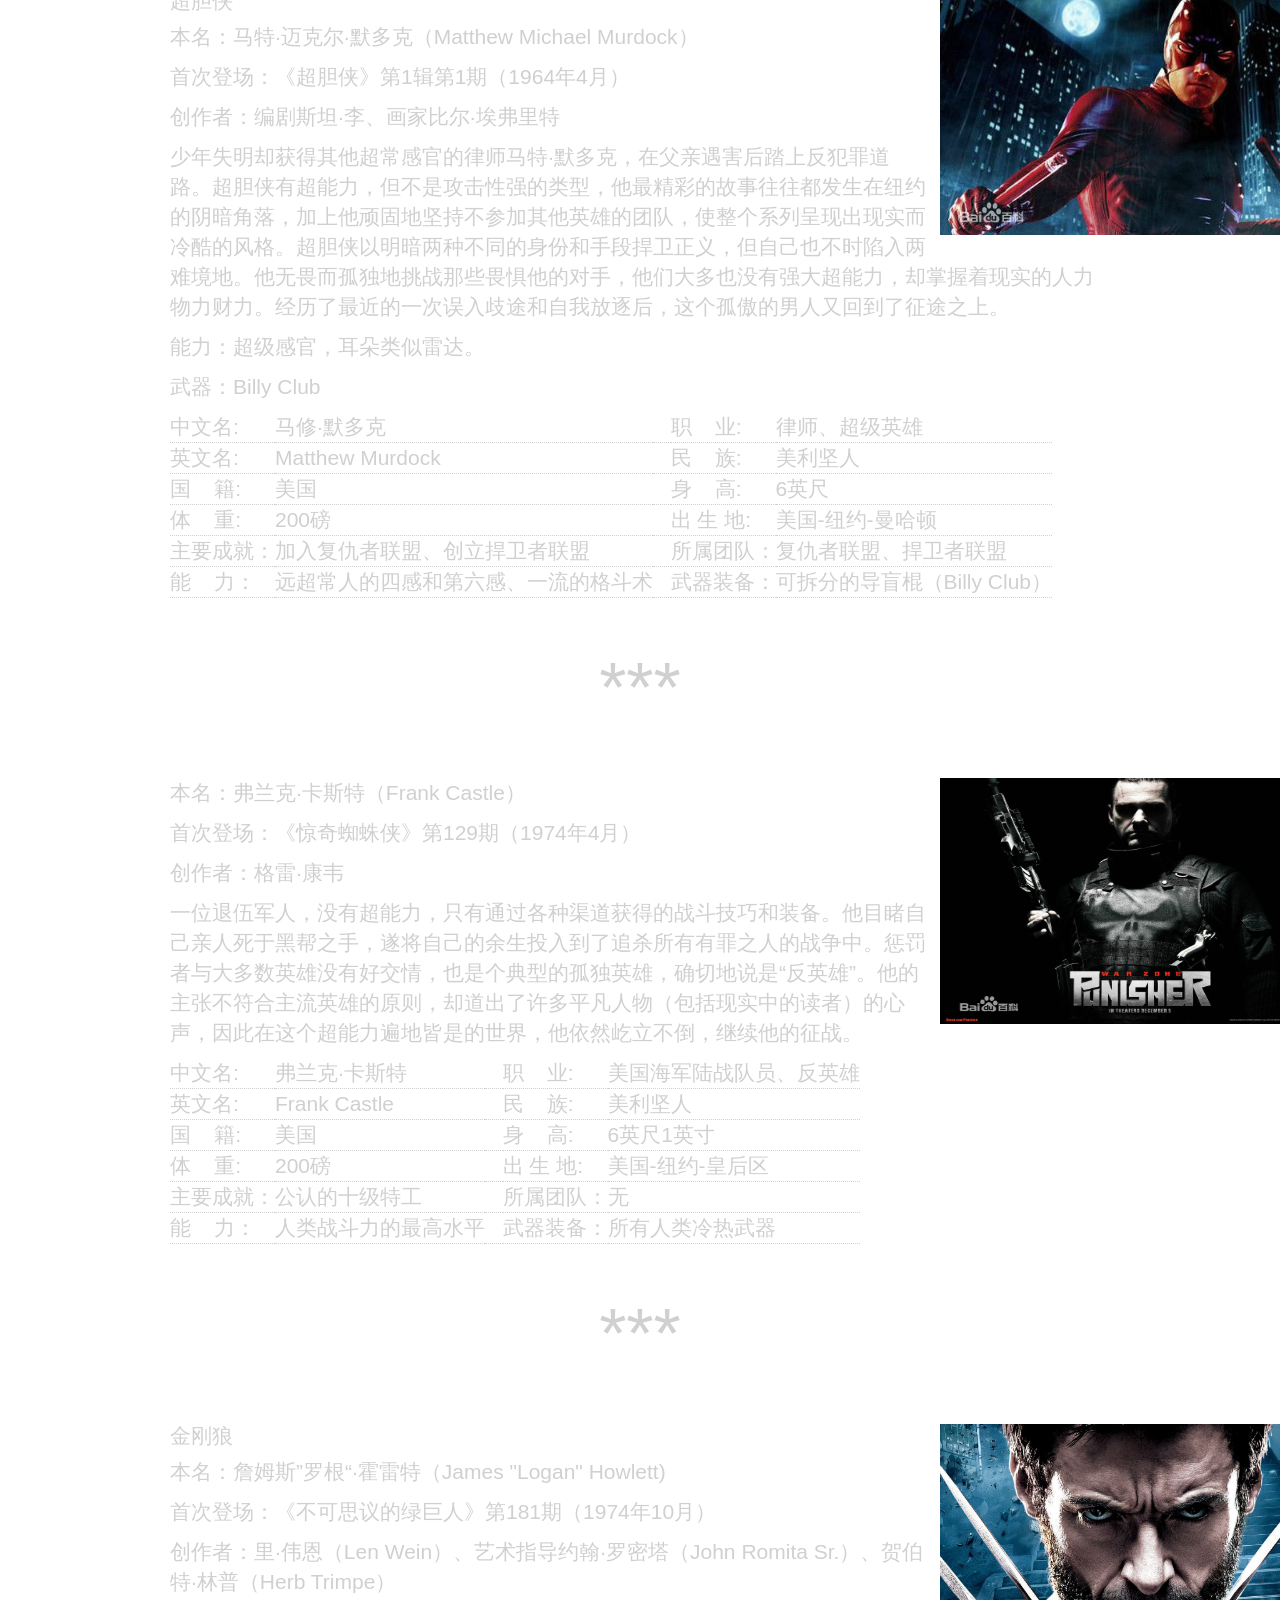
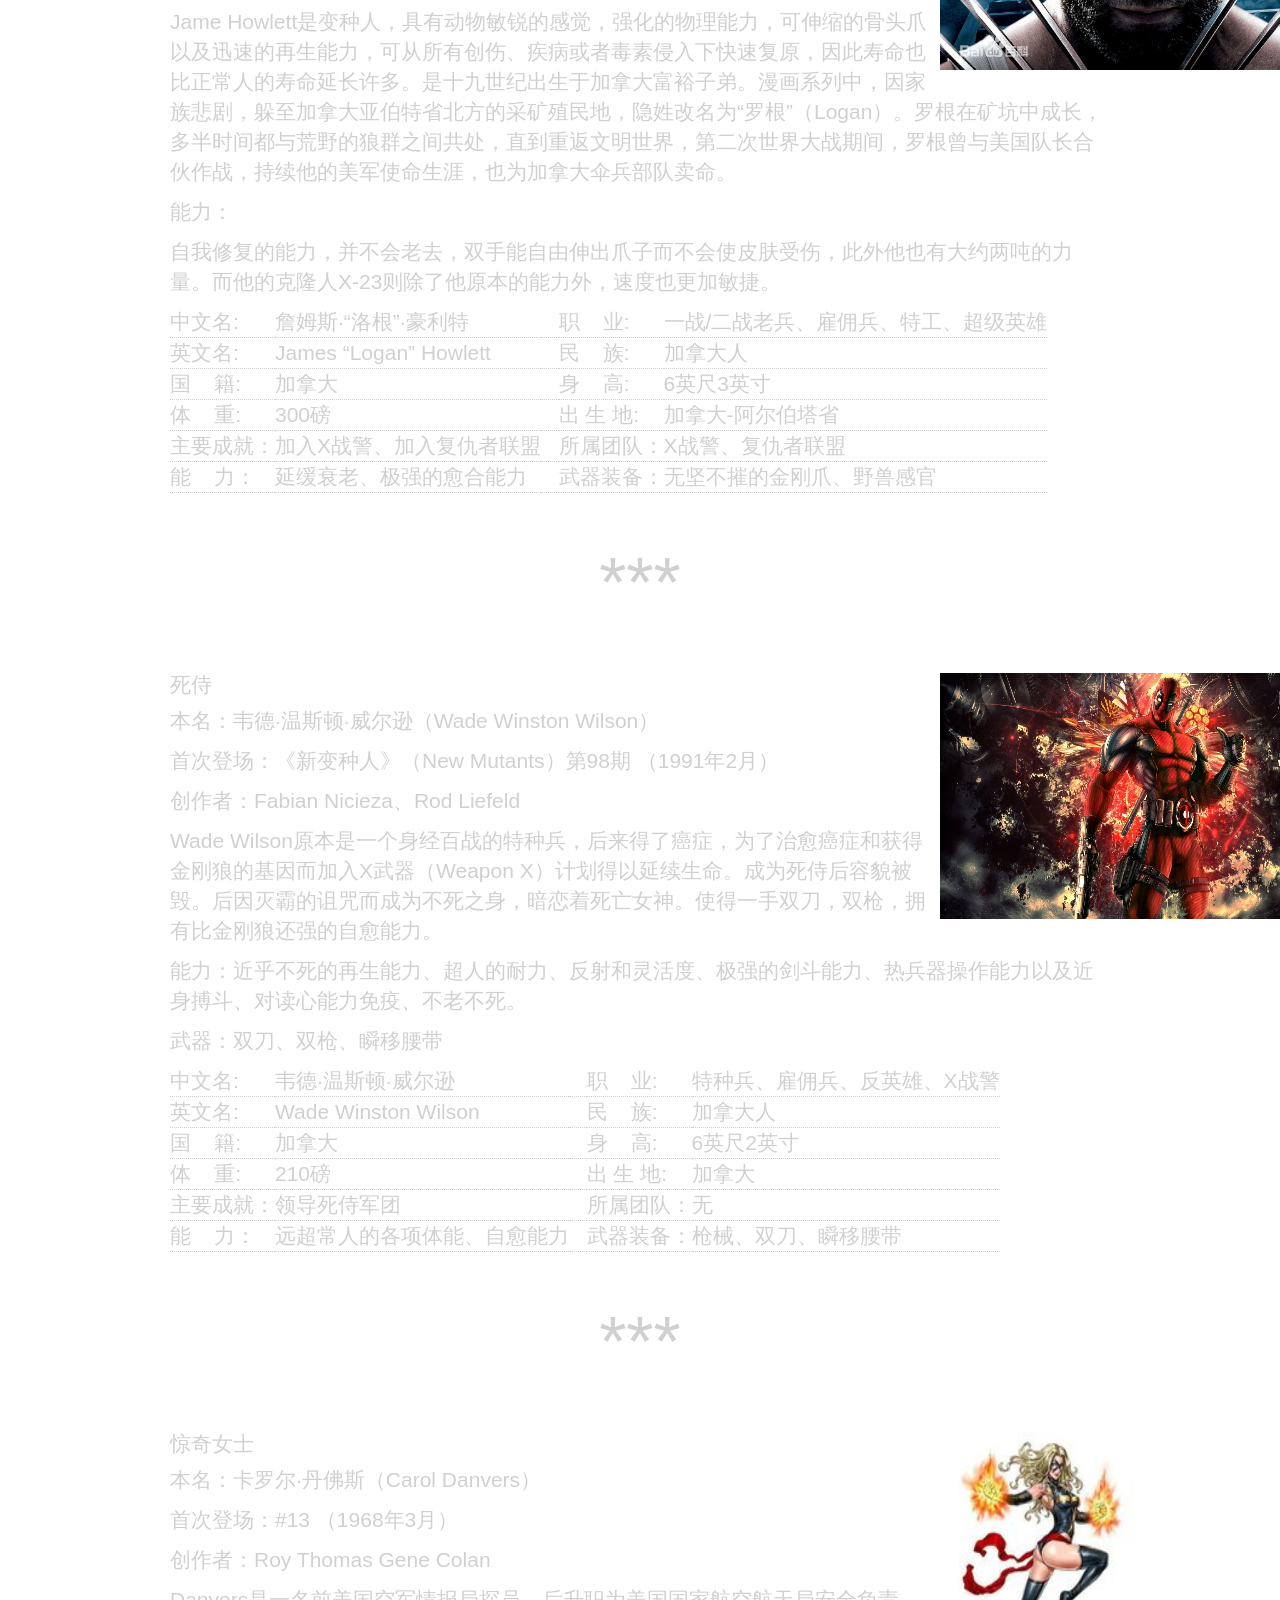
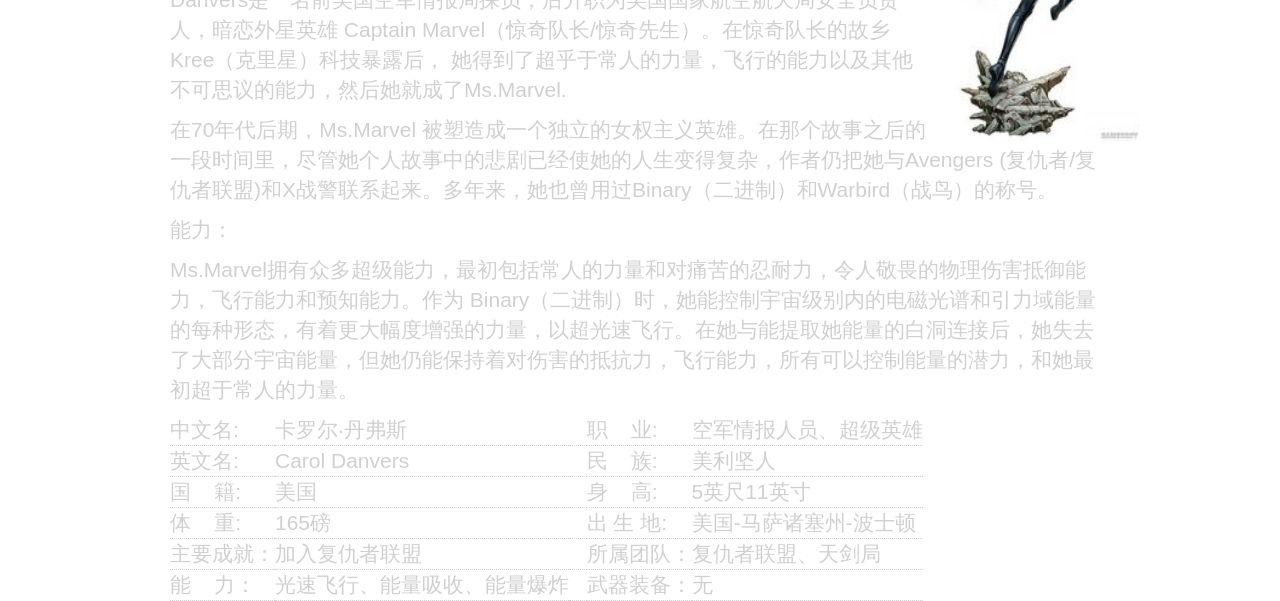
==== commit 590b9eac: "fixed hero.html" ====
--- a/web_final_homework2/hero.html
+++ b/web_final_homework2/hero.html
@@ -86,7 +86,52 @@
 					<p>创作者：编剧乔·西蒙、画家杰克·科比</p>
 					<p>美国队长是创作于二战时代的老牌英雄，最著名的反法西斯斗士之一。他本是瘦弱的青年史蒂夫·罗杰斯，接受了超级士兵改造手术，成为唯一成功的实验品，身体各项素质达到人类极限。他没有真正的超能力，虽然使用着坚不可摧的特制盾牌，但他最大的武器当属勇气、毅力和爱国精神。二战结束前夕，为阻止德军的超级火箭发射，美国队长随着爆炸被抛到了冰冷的北海里，冰冻起来。直到1994年才被刚刚组建的复仇者联盟找到。苏醒的罗杰斯继续为了正义而战，但当代世界已经不像昔日一样善恶分明，他也不时被人们视为落后于时代的活化石。作为漫威少数近乎道德完人的英雄之一，美国队长以自己与现实竞争的特点赢得了读者的关注。</p>
 					<p>能力：体能状态已经达到了人类所能达到的巅峰体能、非凡的领导才能；超强的武术格斗技巧（智力：5 力量：4 速度：3 耐力：3 能量级：1 战斗技能：6）</p>
-					<p>武器：振金盾</p>
+					
+					<table>
+						<tbody>
+							<tr>
+								<td>中文名:</td>
+								<td>史蒂文·罗杰斯</td>
+								<td>&nbsp &nbsp </td>
+								<td>职&nbsp &nbsp 业:</td>
+								<td>二战老兵、超级英雄</td>
+							</tr>
+							<tr>
+								<td>英文名:</td>
+								<td>Steven Rogers</td>
+								<td>&nbsp &nbsp </td>
+								<td>民&nbsp &nbsp 族:</td>
+								<td>美利坚人</td>
+							</tr>
+							<tr>
+								<td>国&nbsp &nbsp 籍：</td>
+								<td>美国</td>
+								<td>&nbsp &nbsp </td>
+								<td>身&nbsp &nbsp 高:</td>
+								<td>6英尺2英寸</td>
+							</tr>
+							<tr><td>体&nbsp &nbsp 重:</td>
+								<td>240磅</td>
+								<td>&nbsp &nbsp </td>
+								<td>出生日期：</td>
+								<td>1920/7/4</td>	
+							</tr>
+							<tr>
+								<td>主要成就：</td>
+								<td>领导复仇者联盟</td>
+								<td>&nbsp &nbsp </td>
+								<td>所属团队：</td>
+								<td>美军、复仇者联盟</td>
+							</tr>
+							<tr>
+								<td>能&nbsp &nbsp 力:</td>
+								<td>远超常人的各项体能、强大的盾牌</td>
+								<td>&nbsp &nbsp </td>
+								<td>武器装备：</td>
+								<td>振金盾</td>
+							</tr>
+						</tbody>
+					</table>
 			</div>
 
 			<div id="Hu" class="stars">***</div>
@@ -100,7 +145,52 @@
 					<p>创作者：编剧斯坦·李、画家杰克·科比</p>
 					<p>科学家布鲁斯·班纳受到自己开发的武器辐射，变异成巨大的绿色生物，具有无敌的力量，并以“越愤怒，越强壮”闻名。浩克代表了一种无视一切障碍、难以自控的野性，尤其是与循规蹈矩的文明人形成对比，因此他一直受到社会的敌视，与其他英雄的关系也时好时坏，但同时他仍然保持着锄强扶弱的英雄特质。浩克长期以来受到广泛的喜爱，人们在他身上寄托了自己反抗权威、发泄不满的感情。</p>
 					<p>能力：超人的力量、速度、精力、耐力;重生治愈能力;可看见灵体;放射线吸收能力;变身;高心灵控制防御力;部份化身具有天才程度智力;愤怒不止,力量无限;</p>
-					<p>武器：绿殇铠甲</p>
+
+					<table>
+						<tbody>
+							<tr>
+								<td>中文名:</td>
+								<td>罗伯特·布鲁斯·班纳</td>
+								<td>&nbsp &nbsp </td>
+								<td>职&nbsp &nbsp 业:</td>
+								<td>核物理学家、超级英雄</td>
+							</tr>
+							<tr>
+								<td>英文名:</td>
+								<td>Robert Bruce Banner</td>
+								<td>&nbsp &nbsp </td>
+								<td>民&nbsp &nbsp 族:</td>
+								<td>美利坚人</td>
+							</tr>
+							<tr>
+								<td>国 &nbsp &nbsp籍:</td>
+								<td>美国</td>
+								<td>&nbsp &nbsp </td>
+								<td>身&nbsp &nbsp 高:</td>
+								<td>变身前:5英尺10英寸/变身后:8英尺</td>
+							</tr>
+							<tr><td>体&nbsp &nbsp 重:</td>
+								<td>变身前：128磅/ 变身后：1400磅</td>
+								<td>&nbsp &nbsp </td>
+								<td>出 生 地:</td>
+								<td>美国-俄亥俄州-代顿</td>	
+							</tr>
+							<tr>
+								<td>主要成就：</td>
+								<td>参与创立复仇者联盟</td>
+								<td>&nbsp &nbsp </td>
+								<td>所属团队：</td>
+								<td>光照会、复仇者联盟</td>
+							</tr>
+							<tr>
+								<td>能&nbsp &nbsp 力：</td>
+								<td>无敌的力量和耐力、刀枪不入的身体、自愈</td>
+								<td>&nbsp &nbsp </td>
+								<td>武器装备：</td>
+								<td>绿殇铠甲</td>
+							</tr>
+						</tbody>
+					</table>
 			</div>
 
 			<div id="Sp" class="stars">***</div>
@@ -113,8 +203,52 @@
 					<p>首次登场：《惊奇幻想》第15期（1962年8月）</p>
 					<p>创作者：编剧斯坦·李、画家斯蒂夫·迪特科</p>
 					<p>彼得·帕克在一次课外活动中意外的被一只受过放射性感染的蜘蛛咬伤后，获得蜘蛛一般的特殊能力。导致他决定成为蜘蛛侠的关键，就在于他放过了一个小毛贼，而那个人随后在一场抢劫事故中杀害了他的叔叔，彼得认为这是他的错误，因此选择成为蜘蛛侠来拯救世界上更多的人。身为一个青少年，彼得除了面对那些超级英雄该肩负的责任，同时也必须应付一些青春期时普遍会遇到的麻烦。蜘蛛侠的创造者们赋予了他超强的力量与敏捷性、能黏附在大部分表面上的能力、可以对危险快速做出反应的蜘蛛感官，自己制作的蛛丝发射器可以发射蛛丝，使他得以对抗反派们。</p>
-					<p>能力：超强力量、蜘蛛感官;</p>
-					<P>武器：蜘蛛丝</p>
+					
+					<table>
+						<tbody>
+							<tr>
+								<td>中文名:</td>
+								<td>彼得·本杰明·帕克</td>
+								<td>&nbsp &nbsp </td>
+								<td>职&nbsp &nbsp 业:</td>
+								<td>学生/《号角日报》记者</td>
+							</tr>
+							<tr>
+								<td>英文名:</td>
+								<td>Peter Benjamin Parke</td>
+								<td>&nbsp &nbsp </td>
+								<td>民&nbsp &nbsp 族:</td>
+								<td>美利坚人</td>
+							</tr>
+							<tr>
+								<td>国 &nbsp &nbsp籍:</td>
+								<td>美国</td>
+								<td>&nbsp &nbsp </td>
+								<td>身&nbsp &nbsp 高:</td>
+								<td>5英尺10英寸</td>
+							</tr>
+							<tr><td>体&nbsp &nbsp 重:</td>
+								<td>167磅</td>
+								<td>&nbsp &nbsp </td>
+								<td>出 生 地:</td>
+								<td>美国-纽约-皇后区</td>	
+							</tr>
+							<tr>
+								<td>主要成就：</td>
+								<td>参与复仇者联盟</td>
+								<td>&nbsp &nbsp </td>
+								<td>所属团队：</td>
+								<td>复仇者联盟</td>
+							</tr>
+							<tr>
+								<td>能&nbsp &nbsp 力：</td>
+								<td>蜘蛛力量、蜘蛛吸附、蜘蛛感应</td>
+								<td>&nbsp &nbsp </td>
+								<td>武器装备：</td>
+								<td>蛛网发射器</td>
+							</tr>
+						</tbody>
+					</table>
 			</div>
 
 			<div id="Th" class="stars">***</div>
@@ -130,6 +264,52 @@
 				<p>能力：毁灭级力量、锤子可控制雷电</p>
 				<p>武器：姆乔尔尼尔（Mjolnir）/雷神之锤：</p>
 				<p>其名带有粉碎之意。姆乔尔尼尔其实就是俗称的“雷神之锤”。它是由侏儒锻造而成的，托尔用它做武器，用起来得心应手；用它做工具，使人具有神力。它有很多神奇的特性，如扔出去后仍能回到托尔的手里。巨人特里姆将它偷走，企图胁迫弗蕾亚嫁给他。弗蕾亚拒绝去特里姆那里，托尔便化装成弗蕾亚，拿到了锤子，杀死了特里姆等巨人。</p>
+				<table>
+					<tbody>
+						<tr>
+							<td>中文名:</td>
+							<td>托尔·奥丁森</td>
+							<td>&nbsp &nbsp </td>
+							<td>职&nbsp &nbsp 业:</td>
+							<td>北欧神话中的雷神、阿斯加德王储、超级英雄</td>
+						</tr>
+						<tr>
+							<td>英文名:</td>
+							<td>Thor Odinson</td>
+							<td>&nbsp &nbsp </td>
+							<td>民&nbsp &nbsp 族:</td>
+							<td>阿萨神族</td>
+						</tr>
+						<tr>
+							<td>国 &nbsp &nbsp籍:</td>
+							<td>阿斯加德</td>
+							<td>&nbsp &nbsp </td>
+							<td>身&nbsp &nbsp 高:</td>
+							<td>6英尺6英寸</td>
+						</tr>
+						<tr>
+							<td>体&nbsp &nbsp 重:</td>
+							<td>640磅</td>
+							<td>&nbsp &nbsp </td>
+							<td>出 生 地:</td>
+							<td>挪威山洞</td>	
+						</tr>
+						<tr>
+							<td>主要成就：</td>
+							<td>参与创立联盟、结束诸神黄昏</td>
+							<td>&nbsp &nbsp </td>
+							<td>所属团队：</td>
+							<td>复仇者联盟</td>
+						</tr>
+						<tr>
+							<td>能&nbsp &nbsp 力：</td>
+							<td>超越人类的体能和感官</td>
+							<td>&nbsp &nbsp </td>
+							<td>武器装备：</td>
+							<td>姆乔尔尼尔(雷神之锤)</td>
+						</tr>
+					</tbody>
+				</table>
 			</div>
 
 			<div id="Ir" class="stars">***</div>
@@ -145,7 +325,53 @@
 				<p>能力：铠甲的能力，钢铁侠拥有赋予他超人力量，超人耐力，飞行能力与多种武器的动力装甲。此盔甲是由托尼斯塔克设计并大多数时间都是由他穿戴的。斯塔克是位美国亿万富翁与军火制造商，以他独特的生活方式与其聪明才智及天才发明家闻名。其他曾成为钢铁人的人包括多年的伙伴与挚友吉姆罗德斯，亲信哈洛“快乐”霍根，艾迪麦奇（Eddie March），以及麦克欧布莱恩（Michael O’Brien）。</p>
 				<p>铁甲装的武器系统也随着时间不断的演进，但钢铁侠的制式攻击武器一直都是其经由手套掌心发射出的冲击光束（Repulsor Ray）。内建在各代装甲中的武器包括了由胸口发射的单束光炮（Uni-Beam）；随着运行吸收周围动能的脉冲光，运行距离越远就越强大；电磁冲波发射器；以及能量护盾。其他的功能包括了发射极冻光线（Ultra-Freon），制造与操控磁场，音波炮，用来制造诱饵的全像制造器。</p>
 				<p>除了一般时期穿着的泛用功能装甲，斯塔克还研发了数套特殊功能装甲让他可以适应太空旅行，深海潜水，匿踪潜行等状态。</p>
-				<p>武器：钢铁铠甲</p>
+				
+				<table>
+					<tbody>
+						<tr>
+							<td>中文名:</td>
+							<td>安东尼·爱德华·“托尼”·斯塔克</td>
+							<td>&nbsp &nbsp </td>
+							<td>职&nbsp &nbsp 业:</td>
+							<td>斯塔克工业董事长、超级英雄</td>
+						</tr>
+						<tr>
+							<td>英文名:</td>
+							<td>Anthony Edward “Tony” Stark</td>
+							<td>&nbsp &nbsp </td>
+							<td>民&nbsp &nbsp 族:</td>
+							<td>美利坚人</td>
+						</tr>
+						<tr>
+							<td>国 &nbsp &nbsp籍:</td>
+							<td>美国</td>
+							<td>&nbsp &nbsp </td>
+							<td>身&nbsp &nbsp 高:</td>
+							<td>6英尺1英寸</td>
+						</tr>
+						<tr>
+							<td>体&nbsp &nbsp 重:</td>
+							<td>225磅</td>
+							<td>&nbsp &nbsp </td>
+							<td>出 生 地:</td>
+							<td>美国-纽约长岛</td>	
+						</tr>
+						<tr>
+							<td>主要成就：</td>
+							<td>参与创立复仇者联盟</td>
+							<td>&nbsp &nbsp </td>
+							<td>所属团队：</td>
+							<td>复仇者联盟</td>
+						</tr>
+						<tr>
+							<td>能&nbsp &nbsp 力：</td>
+							<td>铠甲和各种高科技</td>
+							<td>&nbsp &nbsp </td>
+							<td>武器装备：</td>
+							<td>铠甲和各种高科技</td>
+						</tr>
+					</tbody>
+				</table>
 			</div>
 
 			<div id="Da" class="stars">***</div>
@@ -160,6 +386,52 @@
 				<p>少年失明却获得其他超常感官的律师马特·默多克，在父亲遇害后踏上反犯罪道路。超胆侠有超能力，但不是攻击性强的类型，他最精彩的故事往往都发生在纽约的阴暗角落，加上他顽固地坚持不参加其他英雄的团队，使整个系列呈现出现实而冷酷的风格。超胆侠以明暗两种不同的身份和手段捍卫正义，但自己也不时陷入两难境地。他无畏而孤独地挑战那些畏惧他的对手，他们大多也没有强大超能力，却掌握着现实的人力物力财力。经历了最近的一次误入歧途和自我放逐后，这个孤傲的男人又回到了征途之上。</p>
 				<p>能力：超级感官，耳朵类似雷达。</p>
 				<p>武器：Billy Club</p>
+				<table>
+					<tbody>
+						<tr>
+							<td>中文名:</td>
+							<td>马修·默多克</td>
+							<td>&nbsp &nbsp </td>
+							<td>职&nbsp &nbsp 业:</td>
+							<td>律师、超级英雄</td>
+						</tr>
+						<tr>
+							<td>英文名:</td>
+							<td>Matthew Murdock</td>
+							<td>&nbsp &nbsp </td>
+							<td>民&nbsp &nbsp 族:</td>
+							<td>美利坚人</td>
+						</tr>
+						<tr>
+							<td>国 &nbsp &nbsp籍:</td>
+							<td>美国</td>
+							<td>&nbsp &nbsp </td>
+							<td>身&nbsp &nbsp 高:</td>
+							<td>6英尺</td>
+						</tr>
+						<tr>
+							<td>体&nbsp &nbsp 重:</td>
+							<td>200磅</td>
+							<td>&nbsp &nbsp </td>
+							<td>出 生 地:</td>
+							<td>美国-纽约-曼哈顿</td>	
+						</tr>
+						<tr>
+							<td>主要成就：</td>
+							<td>加入复仇者联盟、创立捍卫者联盟</td>
+							<td>&nbsp &nbsp </td>
+							<td>所属团队：</td>
+							<td>复仇者联盟、捍卫者联盟</td>
+						</tr>
+						<tr>
+							<td>能&nbsp &nbsp 力：</td>
+							<td>远超常人的四感和第六感、一流的格斗术</td>
+							<td>&nbsp &nbsp </td>
+							<td>武器装备：</td>
+							<td>可拆分的导盲棍（Billy Club）</td>
+						</tr>
+					</tbody>
+				</table>
 			</div>
 
 			<div id="Pu" class="stars">***</div>
@@ -172,8 +444,52 @@
 				<p>首次登场：《惊奇蜘蛛侠》第129期（1974年4月）</p>
 				<p>创作者：格雷·康韦</p>
 				<p>一位退伍军人，没有超能力，只有通过各种渠道获得的战斗技巧和装备。他目睹自己亲人死于黑帮之手，遂将自己的余生投入到了追杀所有有罪之人的战争中。惩罚者与大多数英雄没有好交情，也是个典型的孤独英雄，确切地说是“反英雄”。他的主张不符合主流英雄的原则，却道出了许多平凡人物（包括现实中的读者）的心声，因此在这个超能力遍地皆是的世界，他依然屹立不倒，继续他的征战。</p>
-				<p>能力：军人，使用各式武器。</p>
-				<p>武器：人类冷热武器</p>
+				<table>
+					<tbody>
+						<tr>
+							<td>中文名:</td>
+							<td>弗兰克·卡斯特</td>
+							<td>&nbsp &nbsp </td>
+							<td>职&nbsp &nbsp 业:</td>
+							<td>美国海军陆战队员、反英雄</td>
+						</tr>
+						<tr>
+							<td>英文名:</td>
+							<td>Frank Castle</td>
+							<td>&nbsp &nbsp </td>
+							<td>民&nbsp &nbsp 族:</td>
+							<td>美利坚人</td>
+						</tr>
+						<tr>
+							<td>国 &nbsp &nbsp籍:</td>
+							<td>美国</td>
+							<td>&nbsp &nbsp </td>
+							<td>身&nbsp &nbsp 高:</td>
+							<td>6英尺1英寸</td>
+						</tr>
+						<tr>
+							<td>体&nbsp &nbsp 重:</td>
+							<td>200磅</td>
+							<td>&nbsp &nbsp </td>
+							<td>出 生 地:</td>
+							<td>美国-纽约-皇后区</td>	
+						</tr>
+						<tr>
+							<td>主要成就：</td>
+							<td>公认的十级特工</td>
+							<td>&nbsp &nbsp </td>
+							<td>所属团队：</td>
+							<td>无</td>
+						</tr>
+						<tr>
+							<td>能&nbsp &nbsp 力：</td>
+							<td>人类战斗力的最高水平</td>
+							<td>&nbsp &nbsp </td>
+							<td>武器装备：</td>
+							<td>所有人类冷热武器</td>
+						</tr>
+					</tbody>
+				</table>
 			</div>
 
 			<div id="Wo" class="stars">***</div>
@@ -189,6 +505,52 @@
 				<p>能力：</p>
 				<p>自我修复的能力，并不会老去，双手能自由伸出爪子而不会使皮肤受伤，此外他也有大约两吨的力量。而他的克隆人X-23则除了他原本的能力外，速度也更加敏捷。</p>
 				<p武器：骨爪,艾德曼合金爪></p>
+				<table>
+					<tbody>
+						<tr>
+							<td>中文名:</td>
+							<td>詹姆斯·“洛根”·豪利特</td>
+							<td>&nbsp &nbsp </td>
+							<td>职&nbsp &nbsp 业:</td>
+							<td>一战/二战老兵、雇佣兵、特工、超级英雄</td>
+						</tr>
+						<tr>
+							<td>英文名:</td>
+							<td>James “Logan” Howlett</td>
+							<td>&nbsp &nbsp </td>
+							<td>民&nbsp &nbsp 族:</td>
+							<td>加拿大人</td>
+						</tr>
+						<tr>
+							<td>国 &nbsp &nbsp籍:</td>
+							<td>加拿大</td>
+							<td>&nbsp &nbsp </td>
+							<td>身&nbsp &nbsp 高:</td>
+							<td>6英尺3英寸</td>
+						</tr>
+						<tr>
+							<td>体&nbsp &nbsp 重:</td>
+							<td>300磅</td>
+							<td>&nbsp &nbsp </td>
+							<td>出 生 地:</td>
+							<td>加拿大-阿尔伯塔省</td>	
+						</tr>
+						<tr>
+							<td>主要成就：</td>
+							<td>加入X战警、加入复仇者联盟 </td>
+							<td>&nbsp &nbsp </td>
+							<td>所属团队：</td>
+							<td>X战警、复仇者联盟</td>
+						</tr>
+						<tr>
+							<td>能&nbsp &nbsp 力：</td>
+							<td>延缓衰老、极强的愈合能力</td>
+							<td>&nbsp &nbsp </td>
+							<td>武器装备：</td>
+							<td>无坚不摧的金刚爪、野兽感官</td>
+						</tr>
+					</tbody>
+				</table>
 			</div>
 
 			<div id="De" class="stars">***</div>
@@ -203,6 +565,52 @@
 				<p>Wade Wilson原本是一个身经百战的特种兵，后来得了癌症，为了治愈癌症和获得金刚狼的基因而加入X武器（Weapon X）计划得以延续生命。成为死侍后容貌被毁。后因灭霸的诅咒而成为不死之身，暗恋着死亡女神。使得一手双刀，双枪，拥有比金刚狼还强的自愈能力。</p>
 				<p>能力：近乎不死的再生能力、超人的耐力、反射和灵活度、极强的剑斗能力、热兵器操作能力以及近身搏斗、对读心能力免疫、不老不死。</p>
 				<p>武器：双刀、双枪、瞬移腰带</p>
+				<table>
+					<tbody>
+						<tr>
+							<td>中文名:</td>
+							<td>韦德·温斯顿·威尔逊</td>
+							<td>&nbsp &nbsp </td>
+							<td>职&nbsp &nbsp 业:</td>
+							<td>特种兵、雇佣兵、反英雄、X战警</td>
+						</tr>
+						<tr>
+							<td>英文名:</td>
+							<td>Wade Winston Wilson</td>
+							<td>&nbsp &nbsp </td>
+							<td>民&nbsp &nbsp 族:</td>
+							<td>加拿大人</td>
+						</tr>
+						<tr>
+							<td>国 &nbsp &nbsp籍:</td>
+							<td>加拿大</td>
+							<td>&nbsp &nbsp </td>
+							<td>身&nbsp &nbsp 高:</td>
+							<td>6英尺2英寸</td>
+						</tr>
+						<tr>
+							<td>体&nbsp &nbsp 重:</td>
+							<td>210磅</td>
+							<td>&nbsp &nbsp </td>
+							<td>出 生 地:</td>
+							<td>加拿大</td>	
+						</tr>
+						<tr>
+							<td>主要成就：</td>
+							<td>领导死侍军团</td>
+							<td>&nbsp &nbsp </td>
+							<td>所属团队：</td>
+							<td>无</td>
+						</tr>
+						<tr>
+							<td>能&nbsp &nbsp 力：</td>
+							<td>远超常人的各项体能、自愈能力</td>
+							<td>&nbsp &nbsp </td>
+							<td>武器装备：</td>
+							<td>枪械、双刀、瞬移腰带</td>
+						</tr>
+					</tbody>
+				</table>
 			</div>
 
 			<div id="Ms" class="stars">***</div>
@@ -218,6 +626,52 @@
 				<p>在70年代后期，Ms.Marvel 被塑造成一个独立的女权主义英雄。在那个故事之后的一段时间里，尽管她个人故事中的悲剧已经使她的人生变得复杂，作者仍把她与Avengers (复仇者/复仇者联盟)和X战警联系起来。多年来，她也曾用过Binary（二进制）和Warbird（战鸟）的称号。</p>
 				<p>能力：</p>
 				<P>Ms.Marvel拥有众多超级能力，最初包括常人的力量和对痛苦的忍耐力，令人敬畏的物理伤害抵御能力，飞行能力和预知能力。作为 Binary（二进制）时，她能控制宇宙级别内的电磁光谱和引力域能量的每种形态，有着更大幅度增强的力量，以超光速飞行。在她与能提取她能量的白洞连接后，她失去了大部分宇宙能量，但她仍能保持着对伤害的抵抗力，飞行能力，所有可以控制能量的潜力，和她最初超于常人的力量。</P>
+				<table>
+					<tbody>
+						<tr>
+							<td>中文名:</td>
+							<td>卡罗尔·丹弗斯</td>
+							<td>&nbsp &nbsp </td>
+							<td>职&nbsp &nbsp 业:</td>
+							<td>空军情报人员、超级英雄</td>
+						</tr>
+						<tr>
+							<td>英文名:</td>
+							<td>Carol Danvers</td>
+							<td>&nbsp &nbsp </td>
+							<td>民&nbsp &nbsp 族:</td>
+							<td>美利坚人</td>
+						</tr>
+						<tr>
+							<td>国 &nbsp &nbsp籍:</td>
+							<td>美国</td>
+							<td>&nbsp &nbsp </td>
+							<td>身&nbsp &nbsp 高:</td>
+							<td>5英尺11英寸</td>
+						</tr>
+						<tr>
+							<td>体&nbsp &nbsp 重:</td>
+							<td>165磅</td>
+							<td>&nbsp &nbsp </td>
+							<td>出 生 地:</td>
+							<td>美国-马萨诸塞州-波士顿</td>	
+						</tr>
+						<tr>
+							<td>主要成就：</td>
+							<td>加入复仇者联盟</td>
+							<td>&nbsp &nbsp </td>
+							<td>所属团队：</td>
+							<td>复仇者联盟、天剑局</td>
+						</tr>
+						<tr>
+							<td>能&nbsp &nbsp 力：</td>
+							<td>光速飞行、能量吸收、能量爆炸</td>
+							<td>&nbsp &nbsp </td>
+							<td>武器装备：</td>
+							<td>无</td>
+						</tr>
+					</tbody>
+				</table>
 			</div>
 		</div>
 	</div>
--- a/web_final_homework2/css/hero.css
+++ b/web_final_homework2/css/hero.css
@@ -16,5 +16,11 @@
     }
 
     p,h3,h1{
+        font-size: 1.5em;
         color: #D0D0D0;
+    }
+    table tr td,th{
+        font-size: 1.5em;
+        color: #D0D0D0;
+        border-bottom: 1px dotted #D0D0D0;
     }
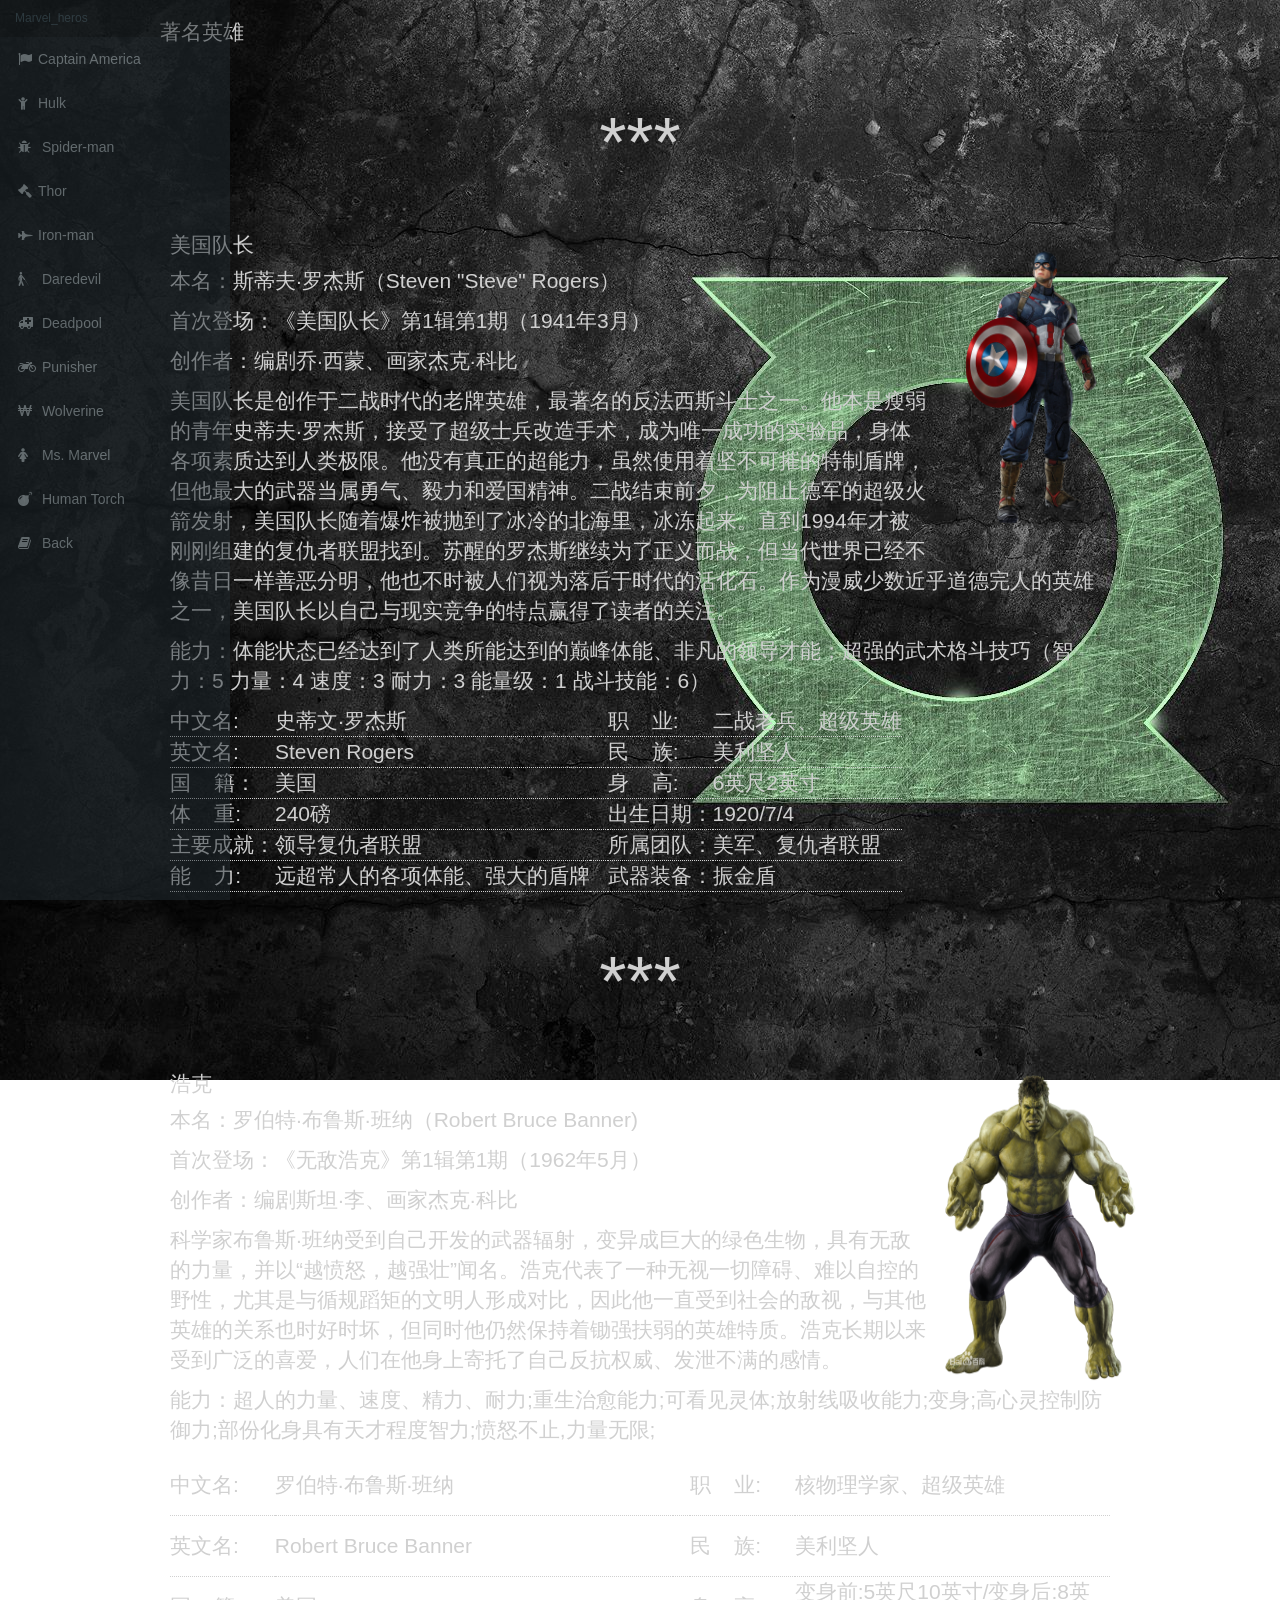
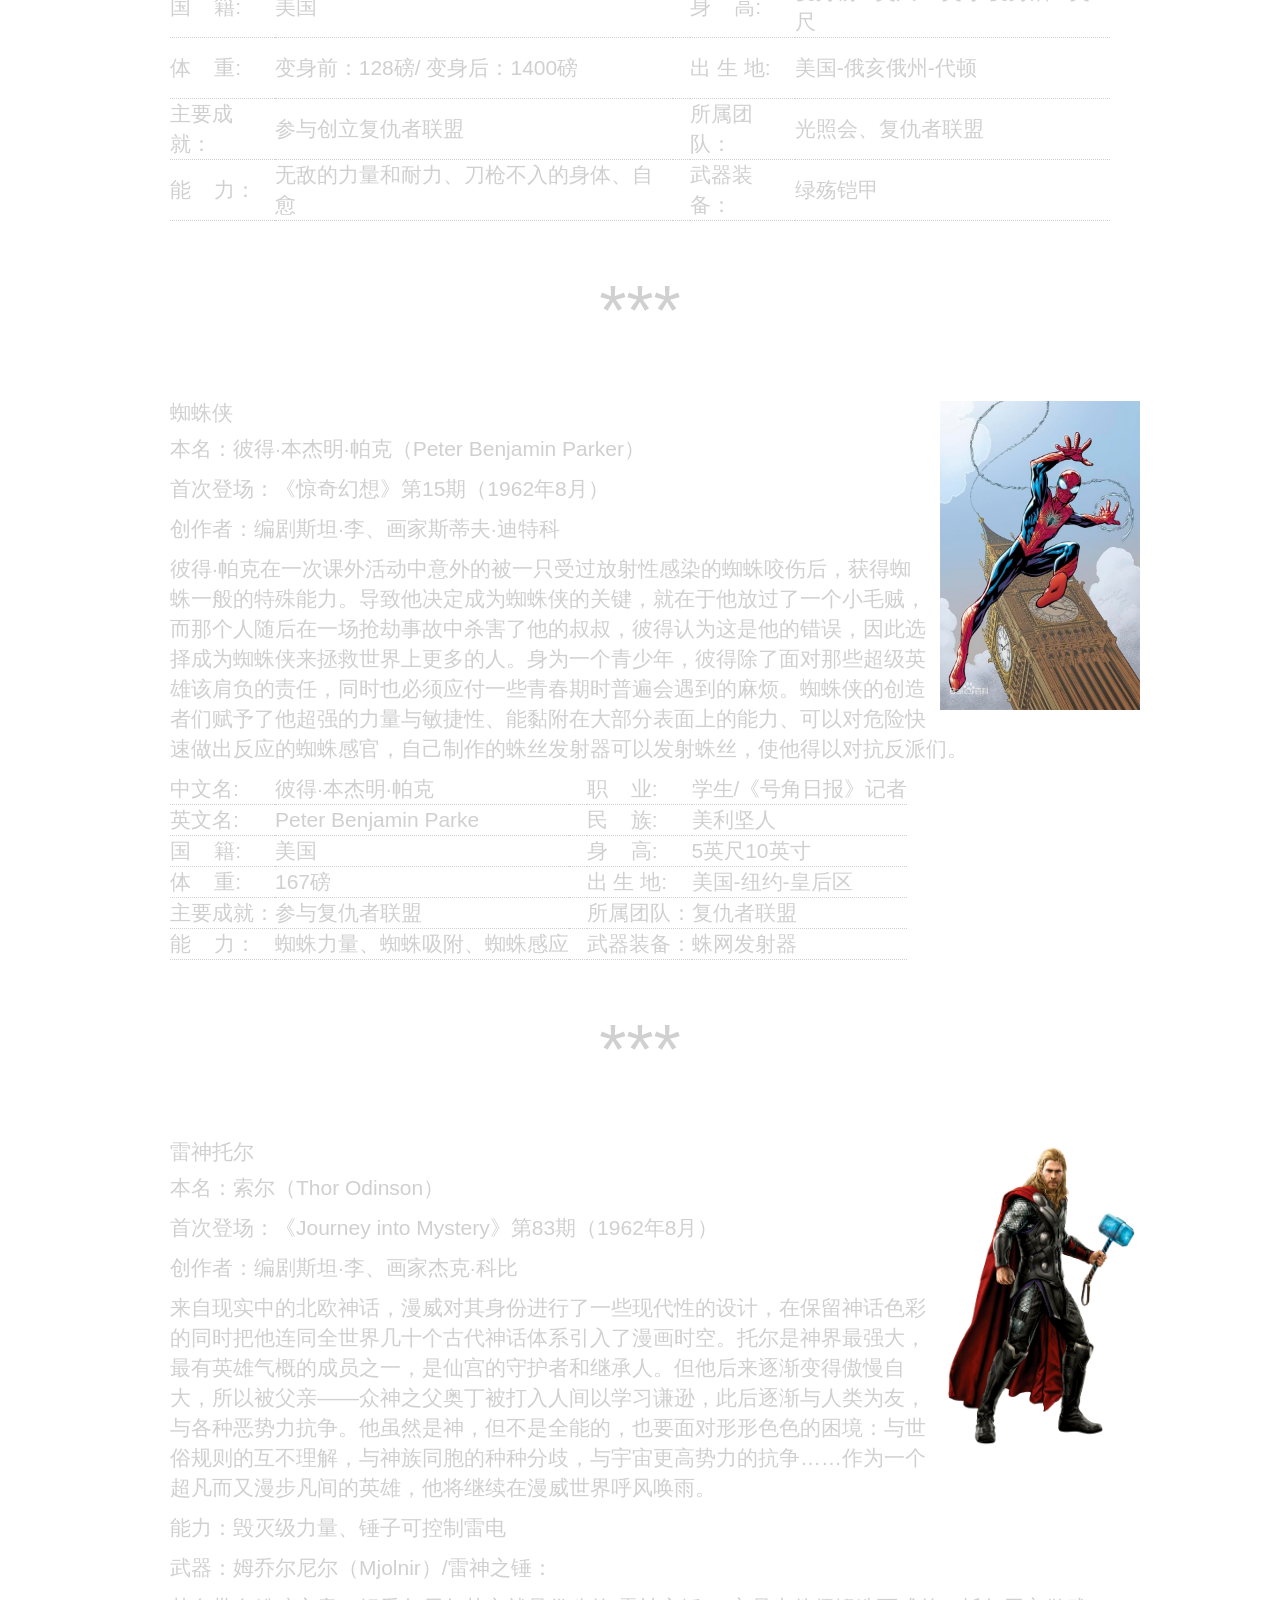
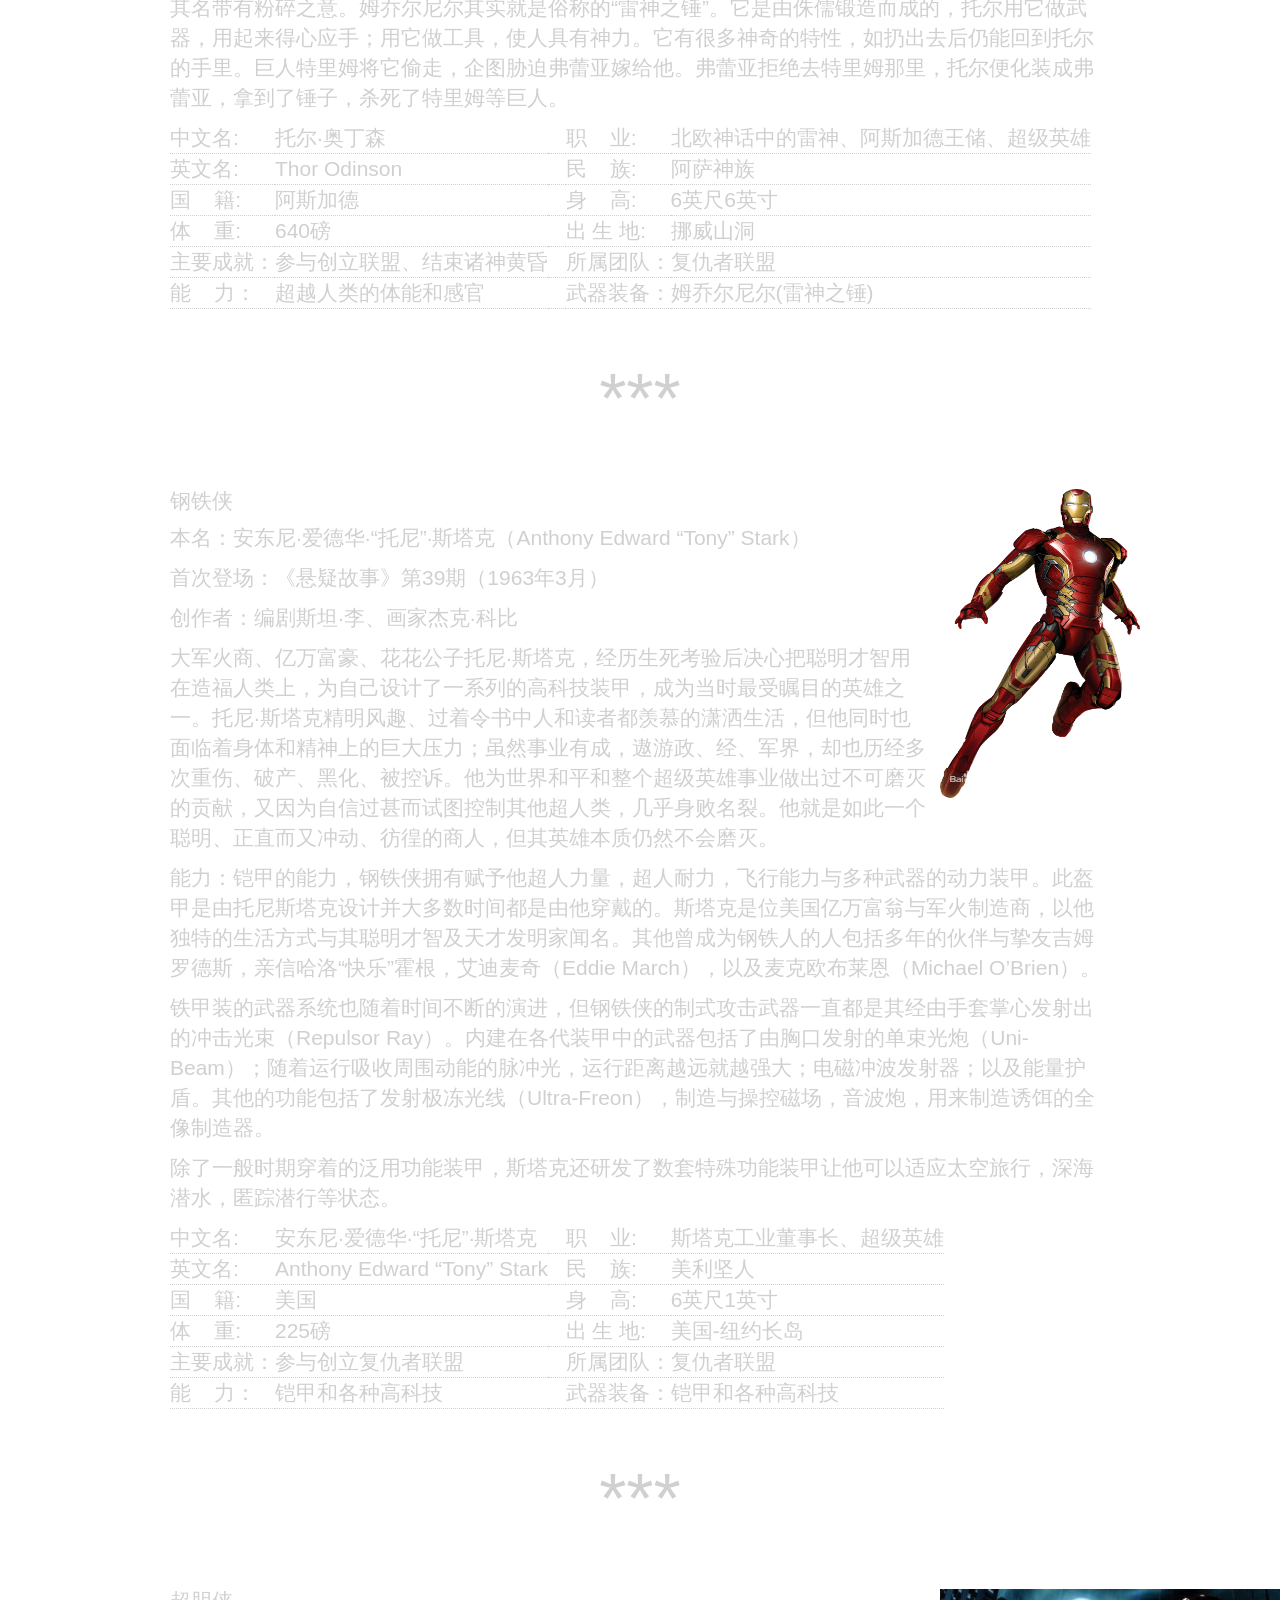
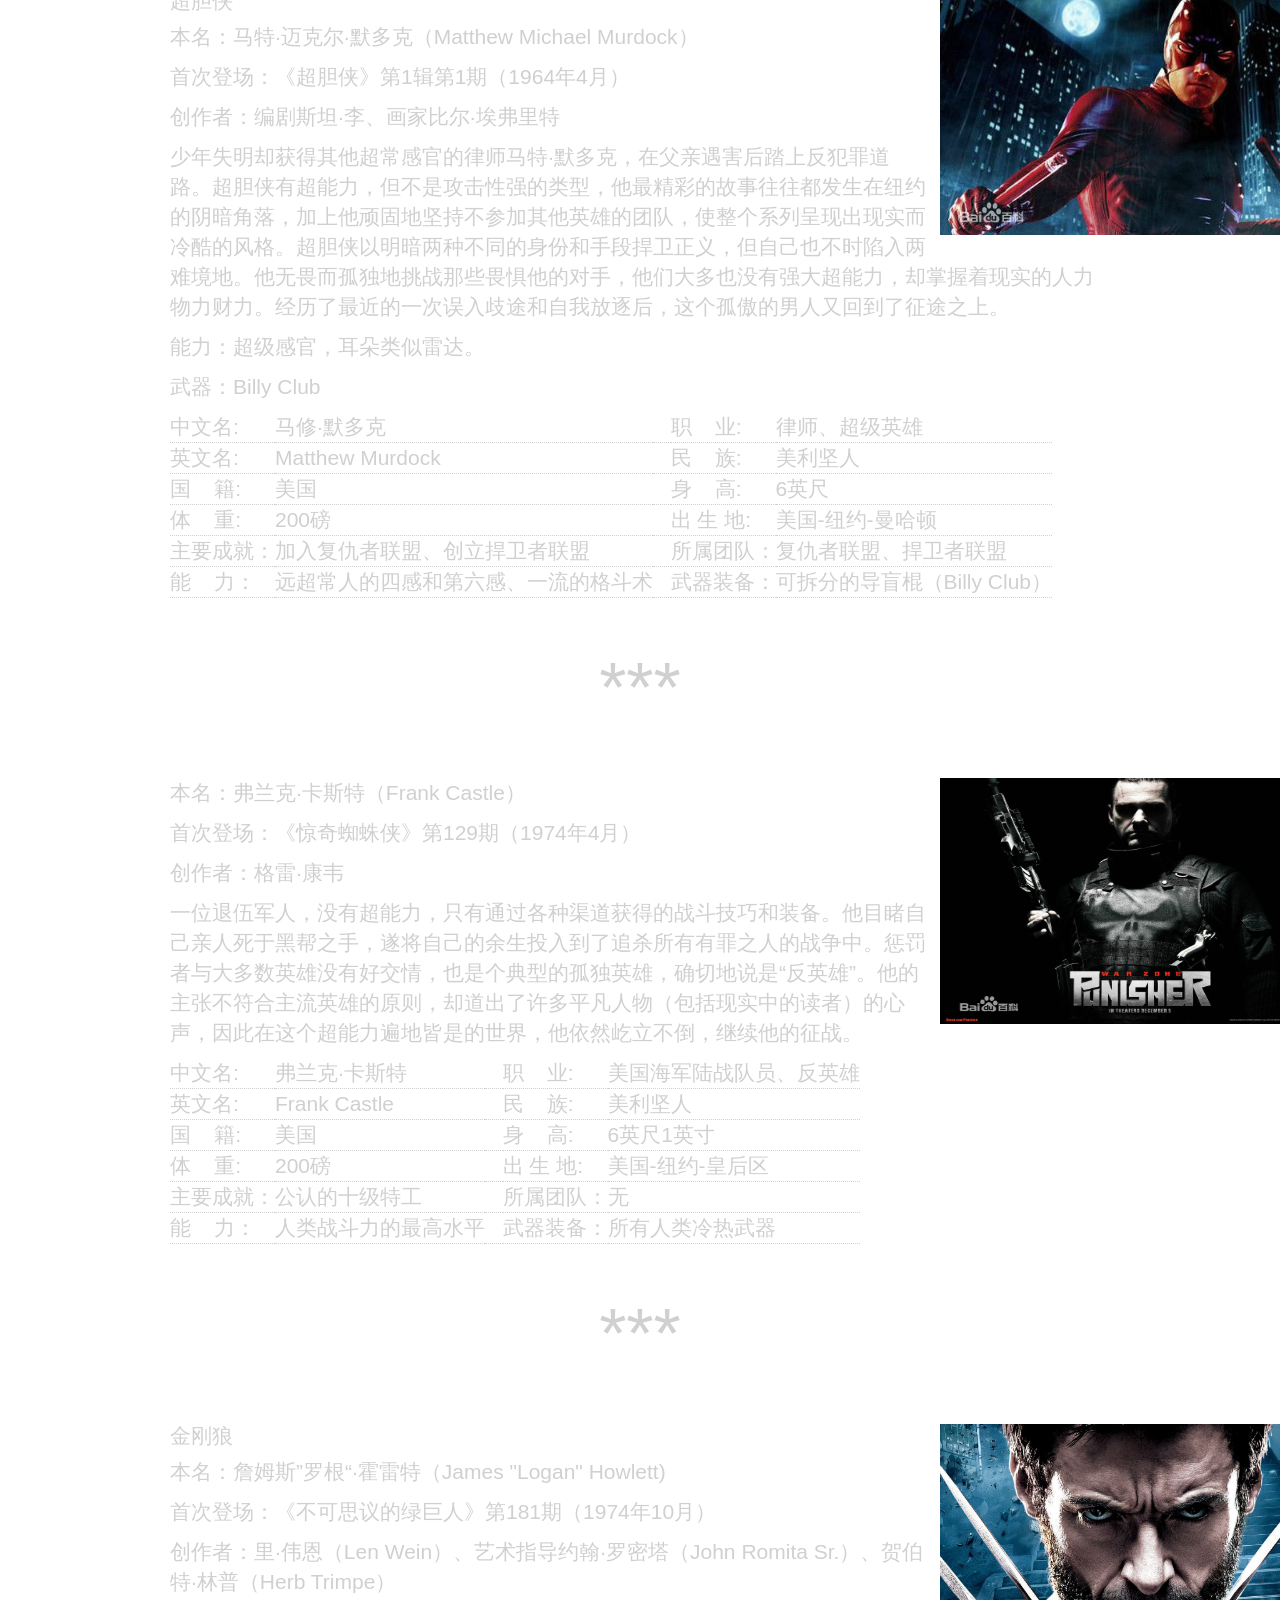
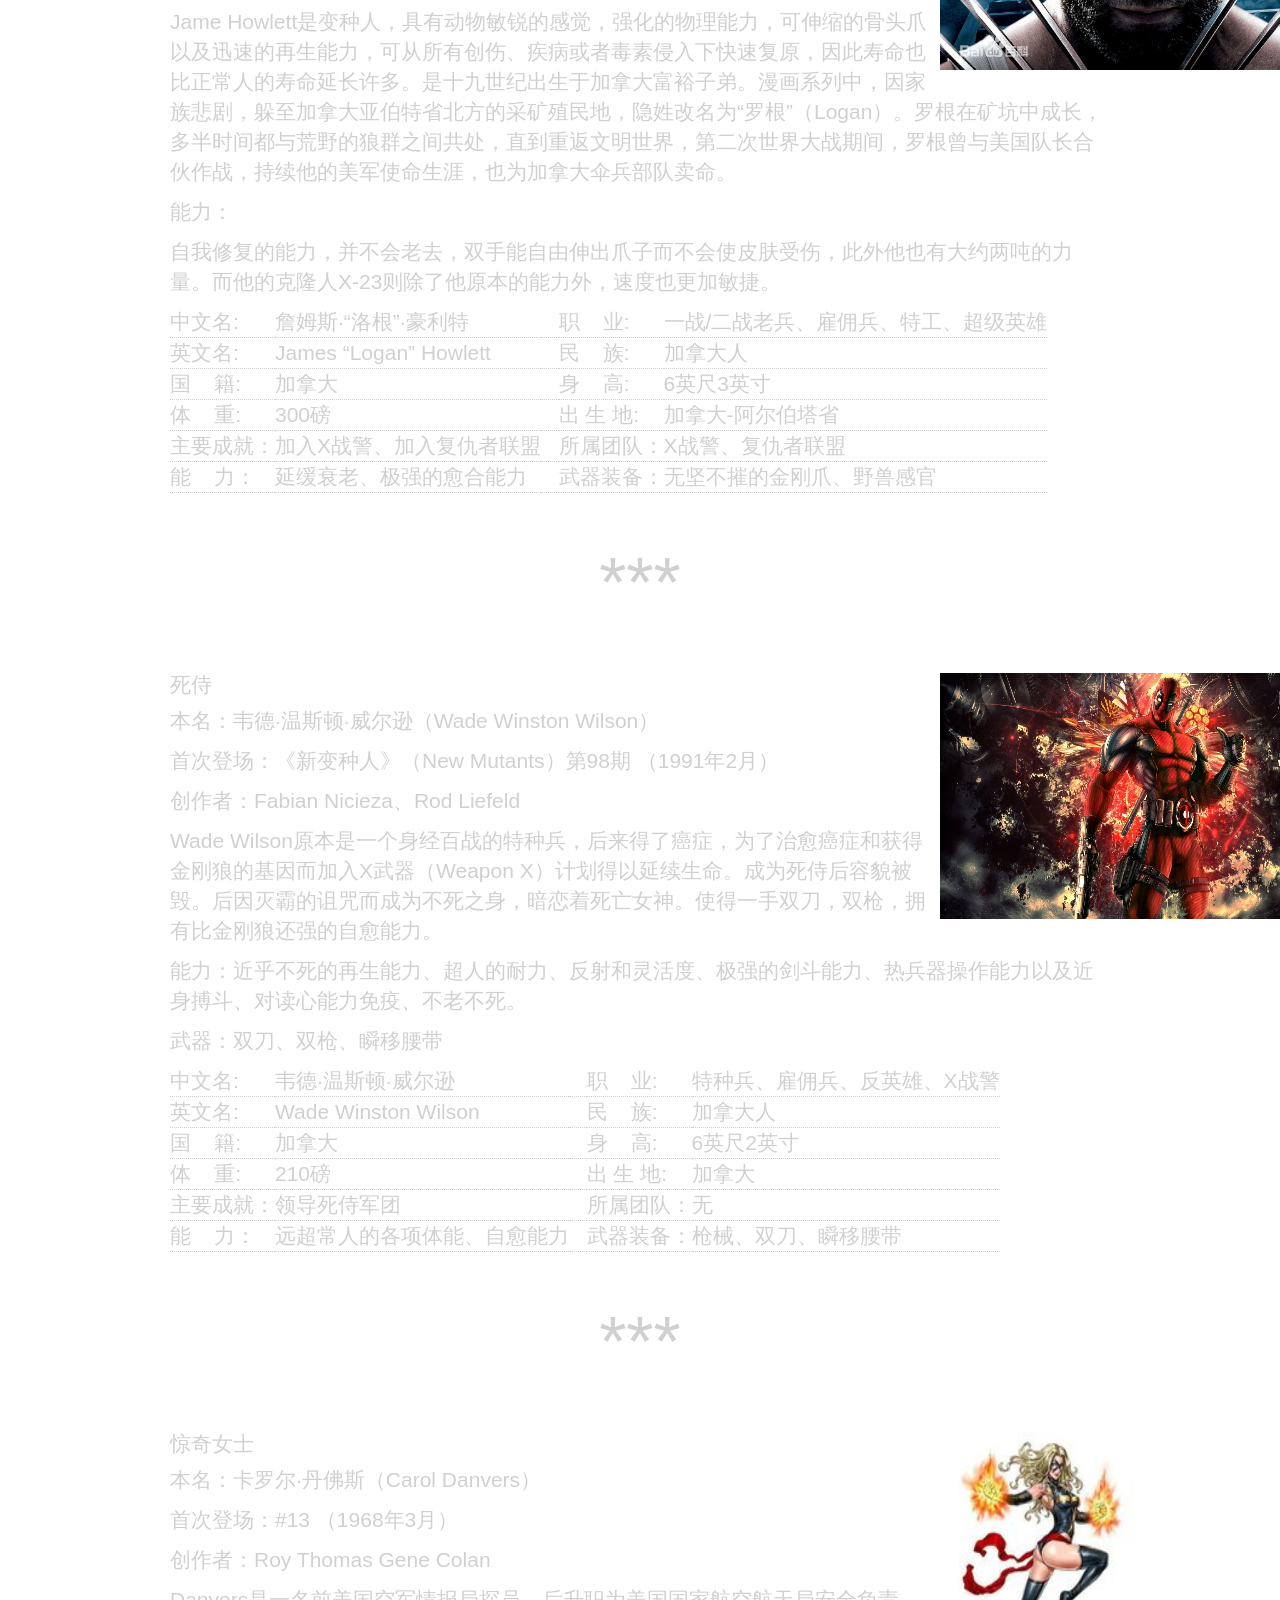
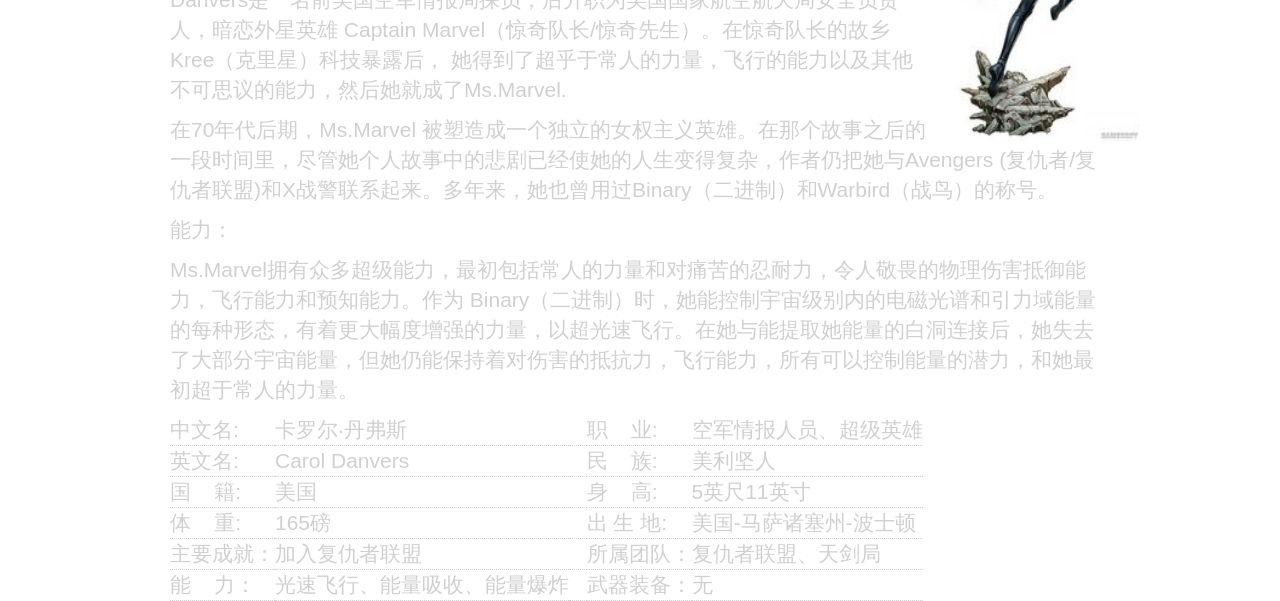
==== commit 887bb60f: "back" ====
--- a/web_final_homework2/hero.html
+++ b/web_final_homework2/hero.html
@@ -64,7 +64,7 @@
 			          <i class="fa fa-bomb" aria-hidden="true"></i> <span>Human Torch</span>
 			        </a>
 			      </li>
-			      <li><a href="#"><i class="fa fa-book"></i> <span>Black Panther</span></a></li>
+			      <li><a href="index.html" target="_blank"><i class="fa fa-book"></i> <span>Back</span></a></li>
 			    </ul>
 			</section>
 		</aside>
--- a/web_final_homework2/css/hero.css
+++ b/web_final_homework2/css/hero.css
@@ -1,8 +1,7 @@
 	body{
         background-image:url("../picture/bcg.jpg");
         background-repeat:no-repeat;
-        background-attachment: fixed;
-            
+        background-attachment: fixed;       
     }
     #captain1,#hulk1,#spider-man1,#Thor1,#Iron-man1,#Daredevil1,#Punisher1,#Wolverine1,#Deadpool1,#Ms_Marvel1{
 		float: right;
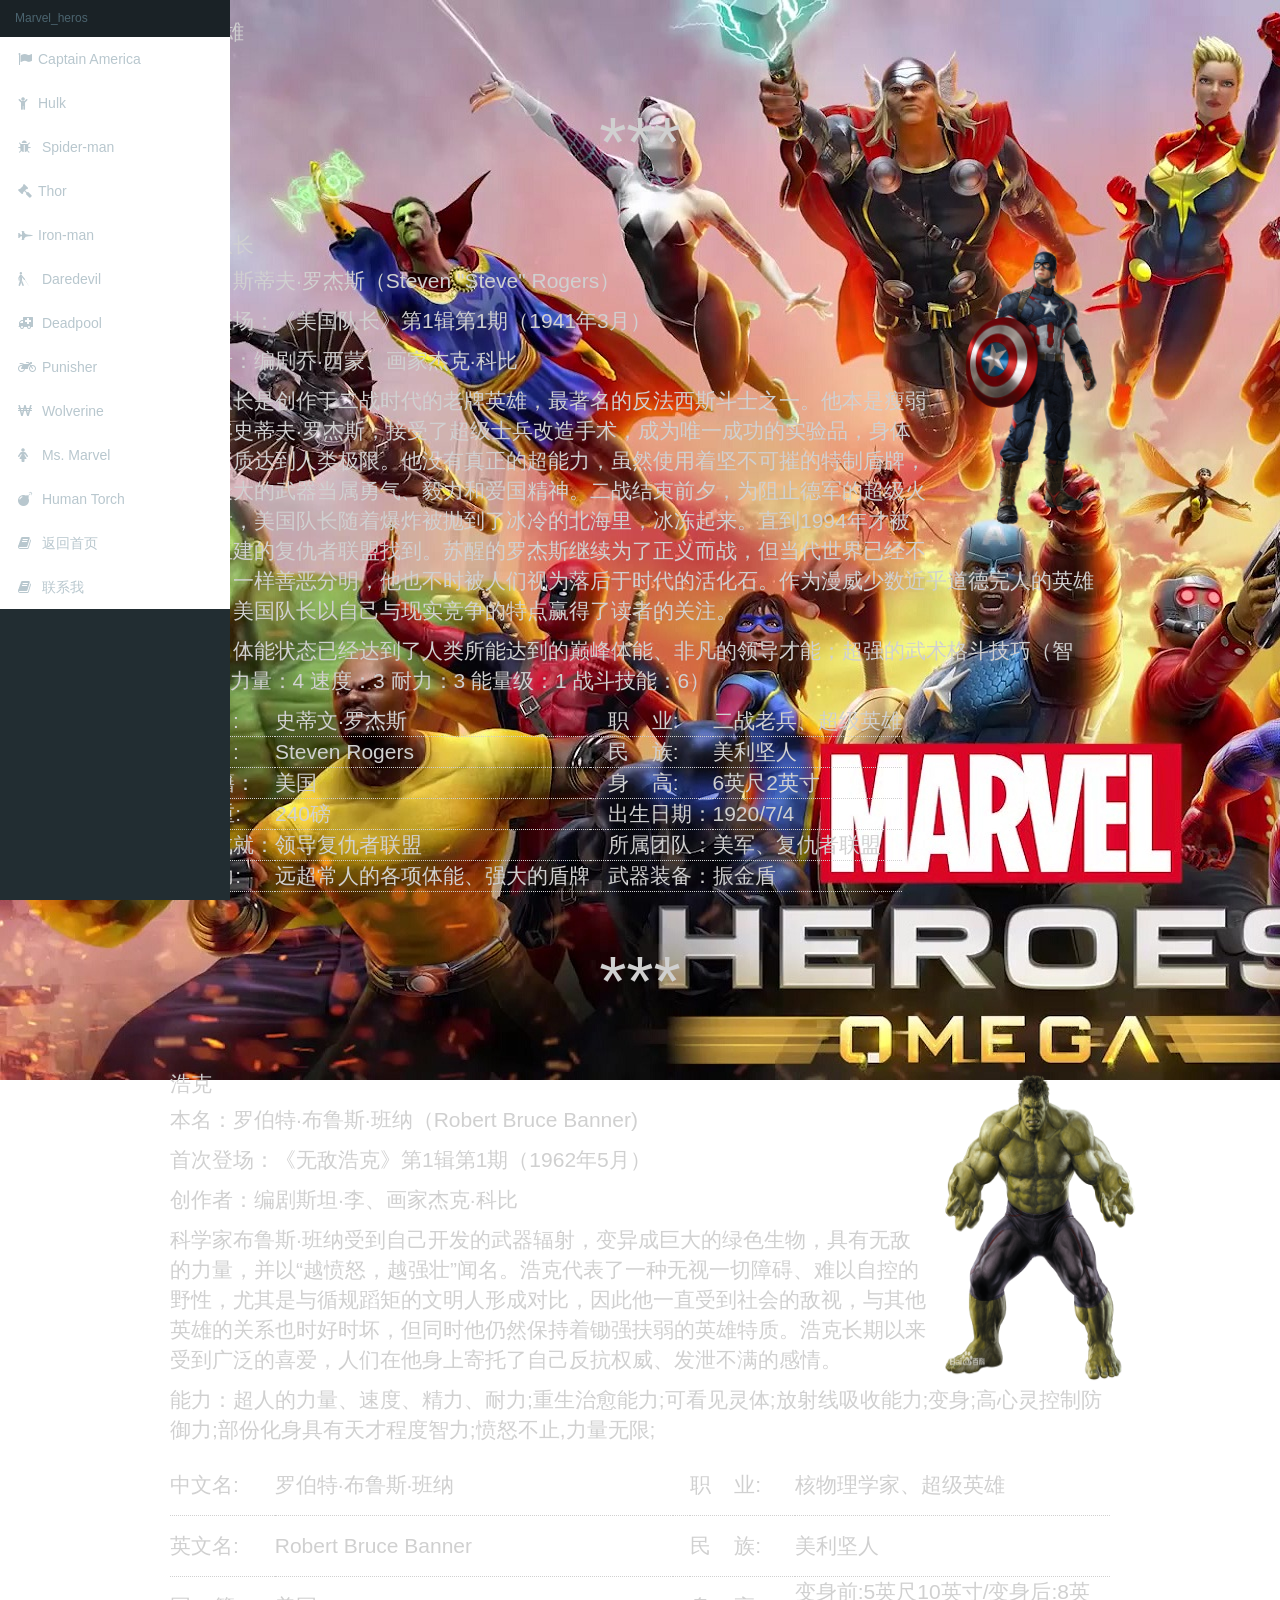
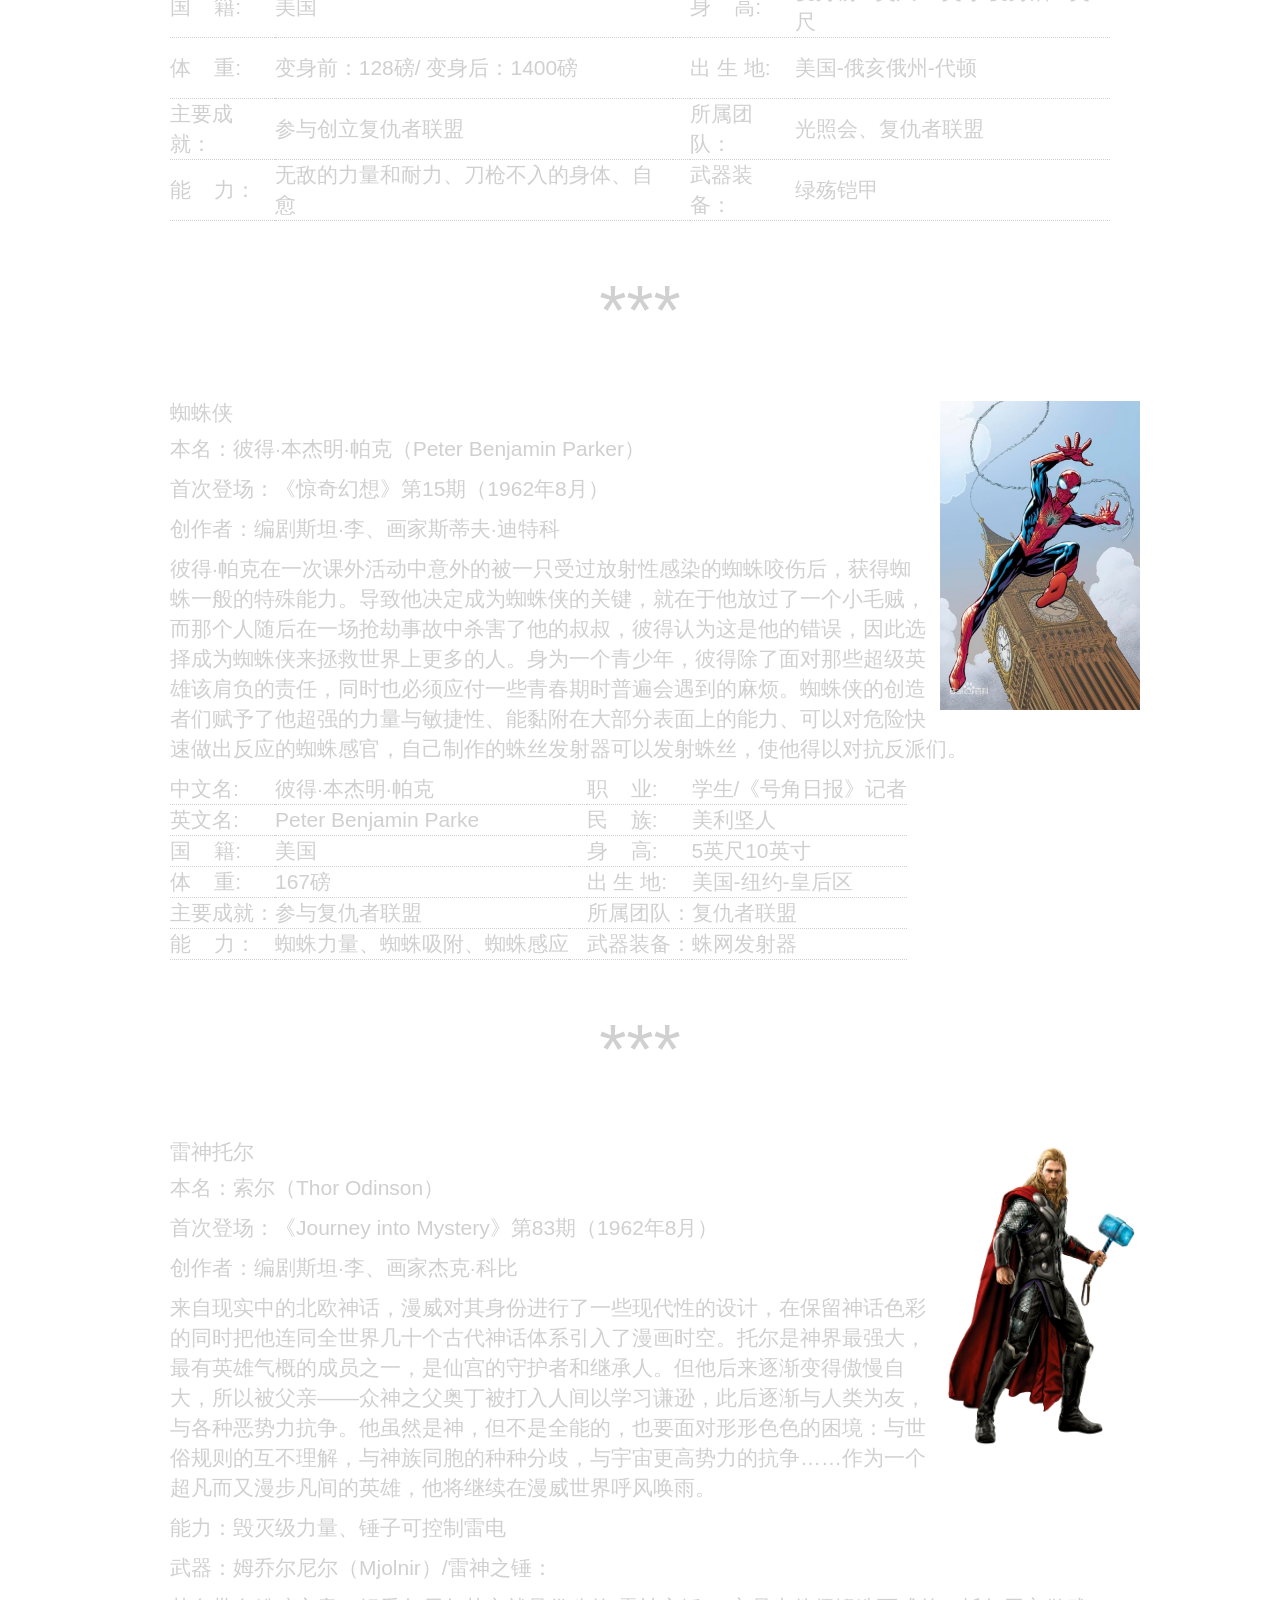
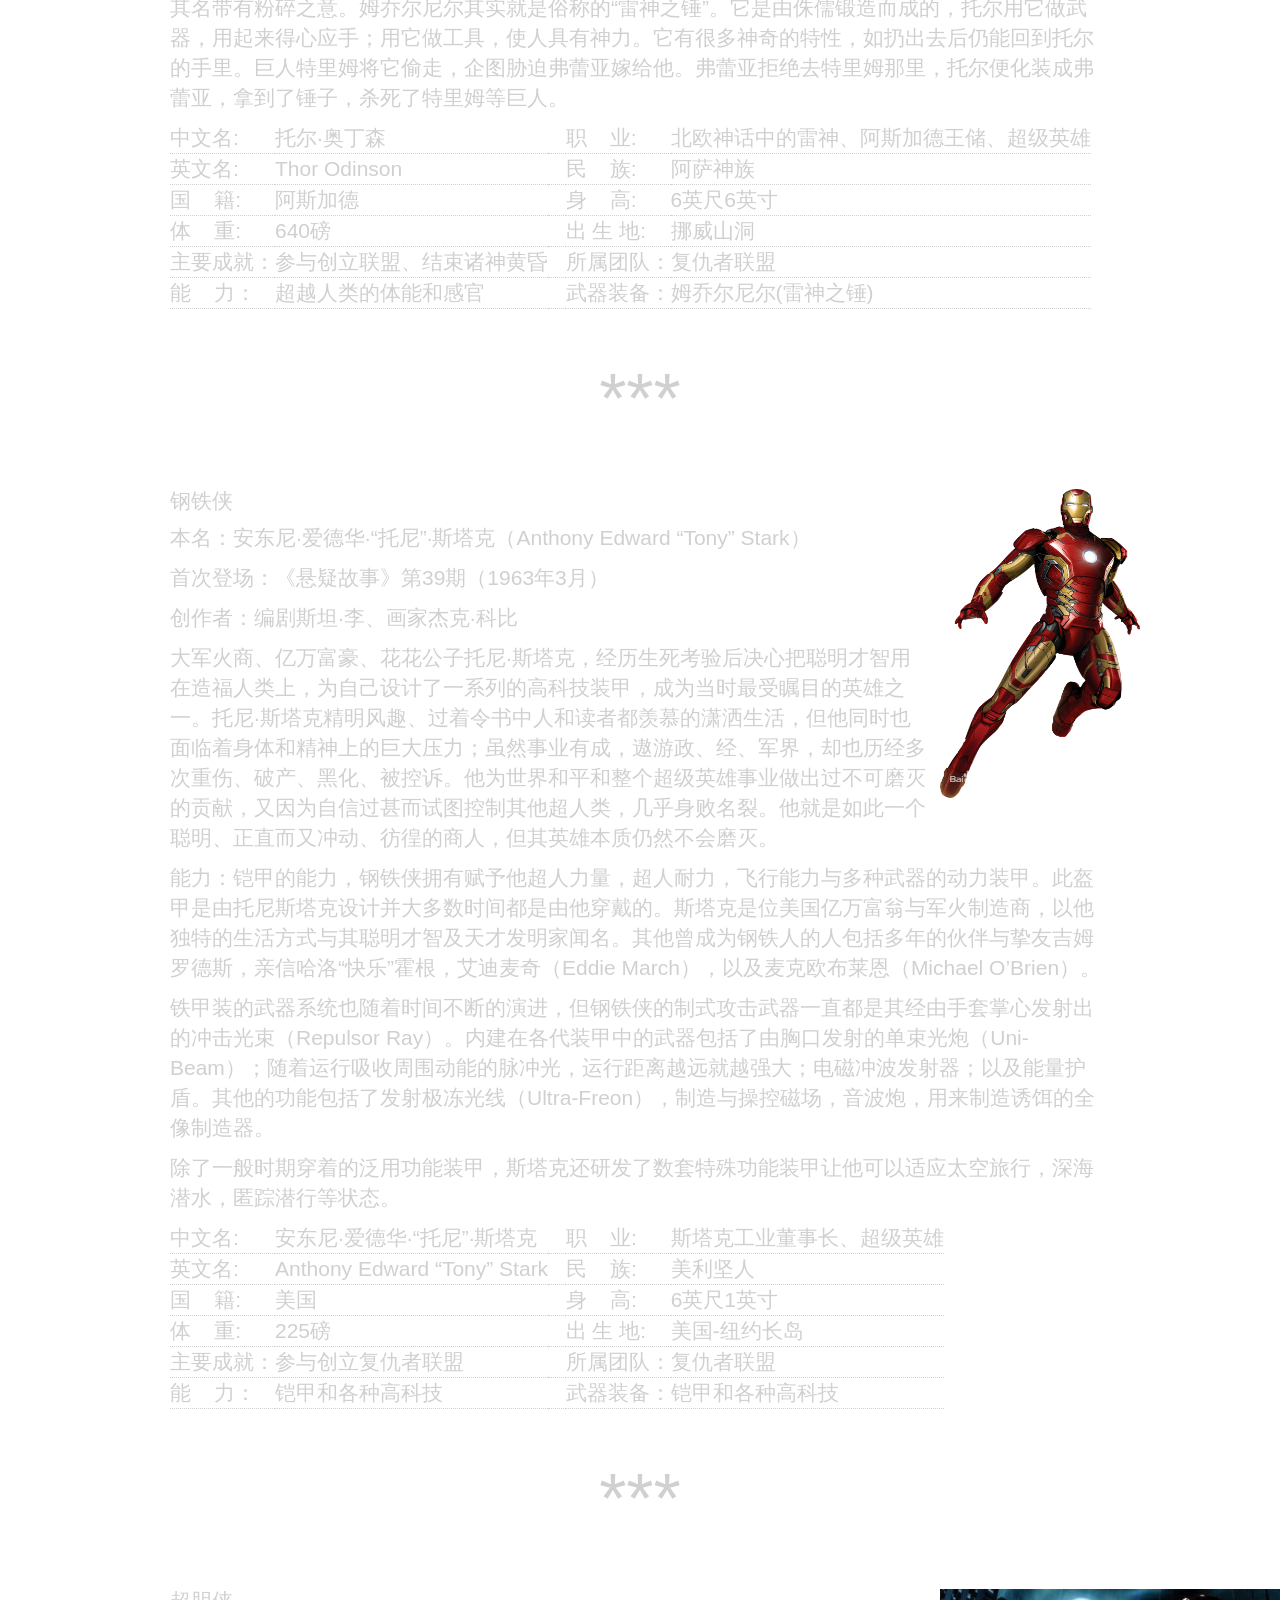
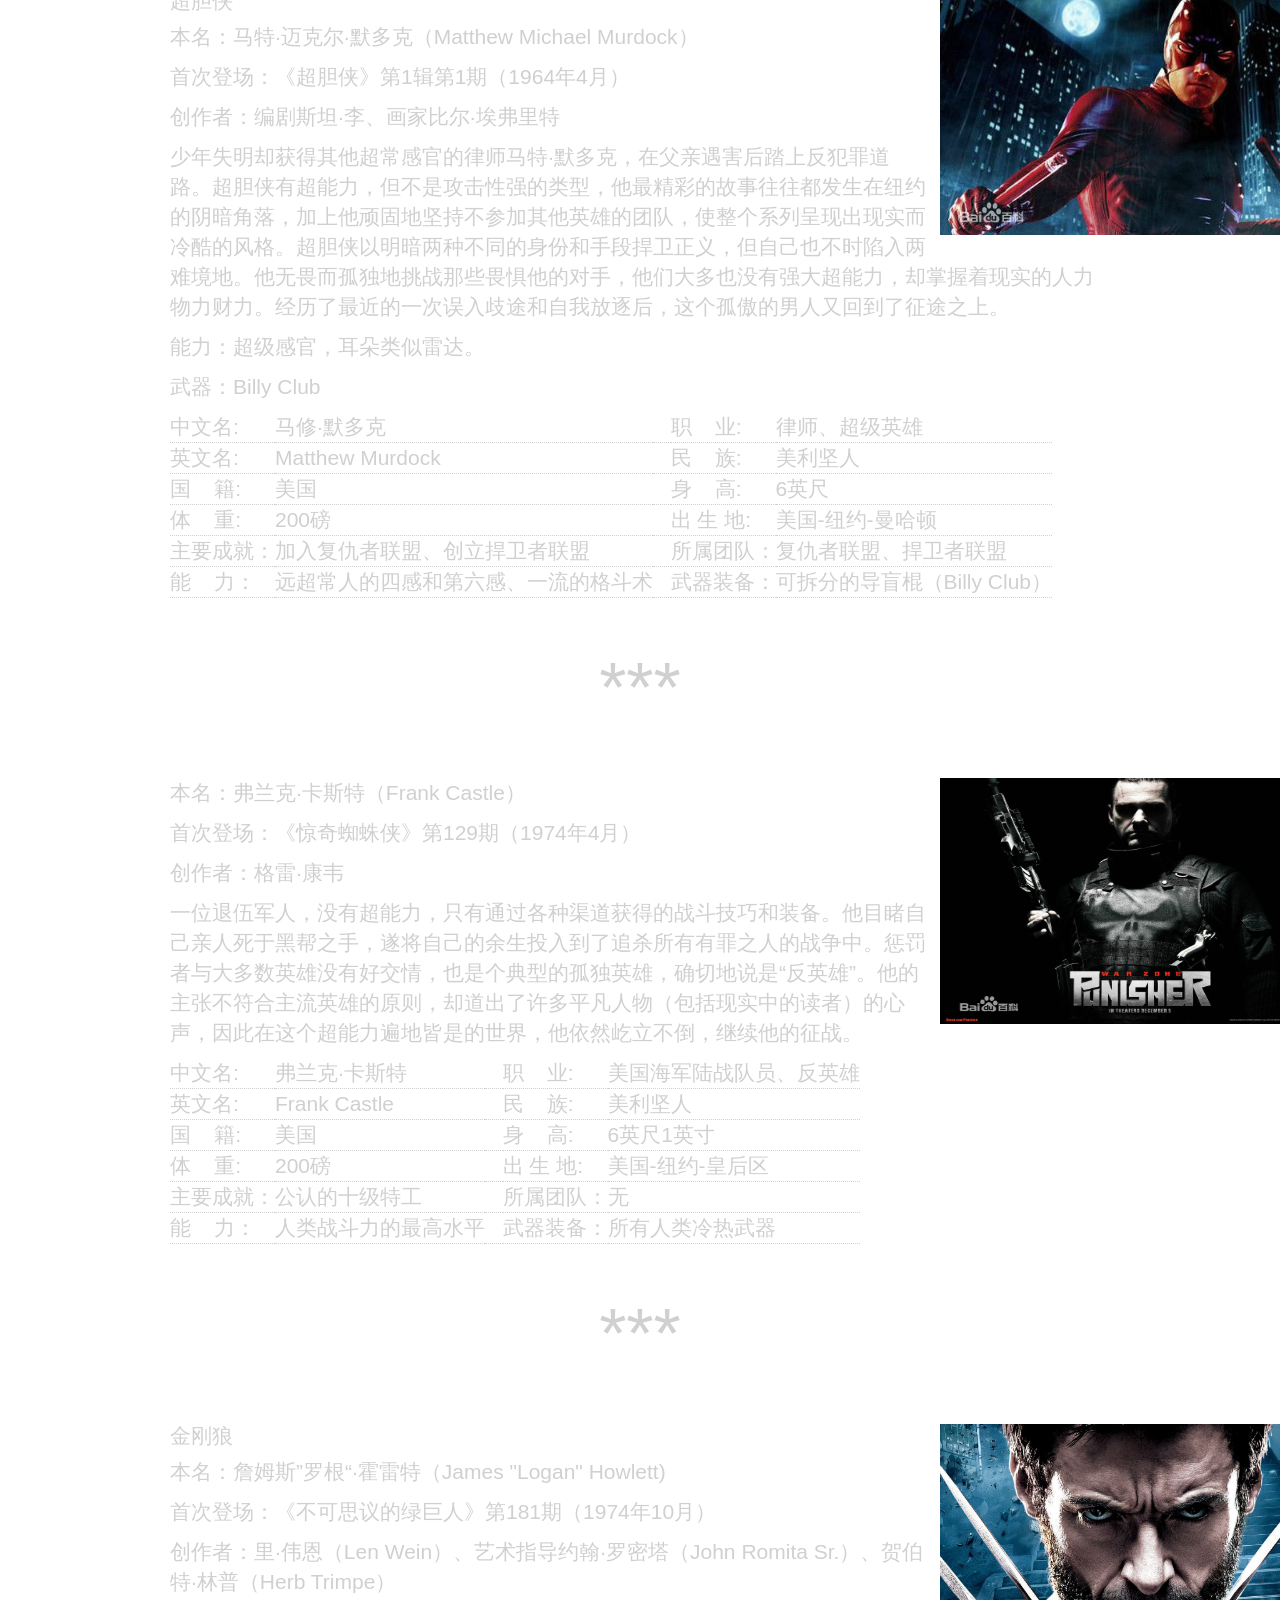
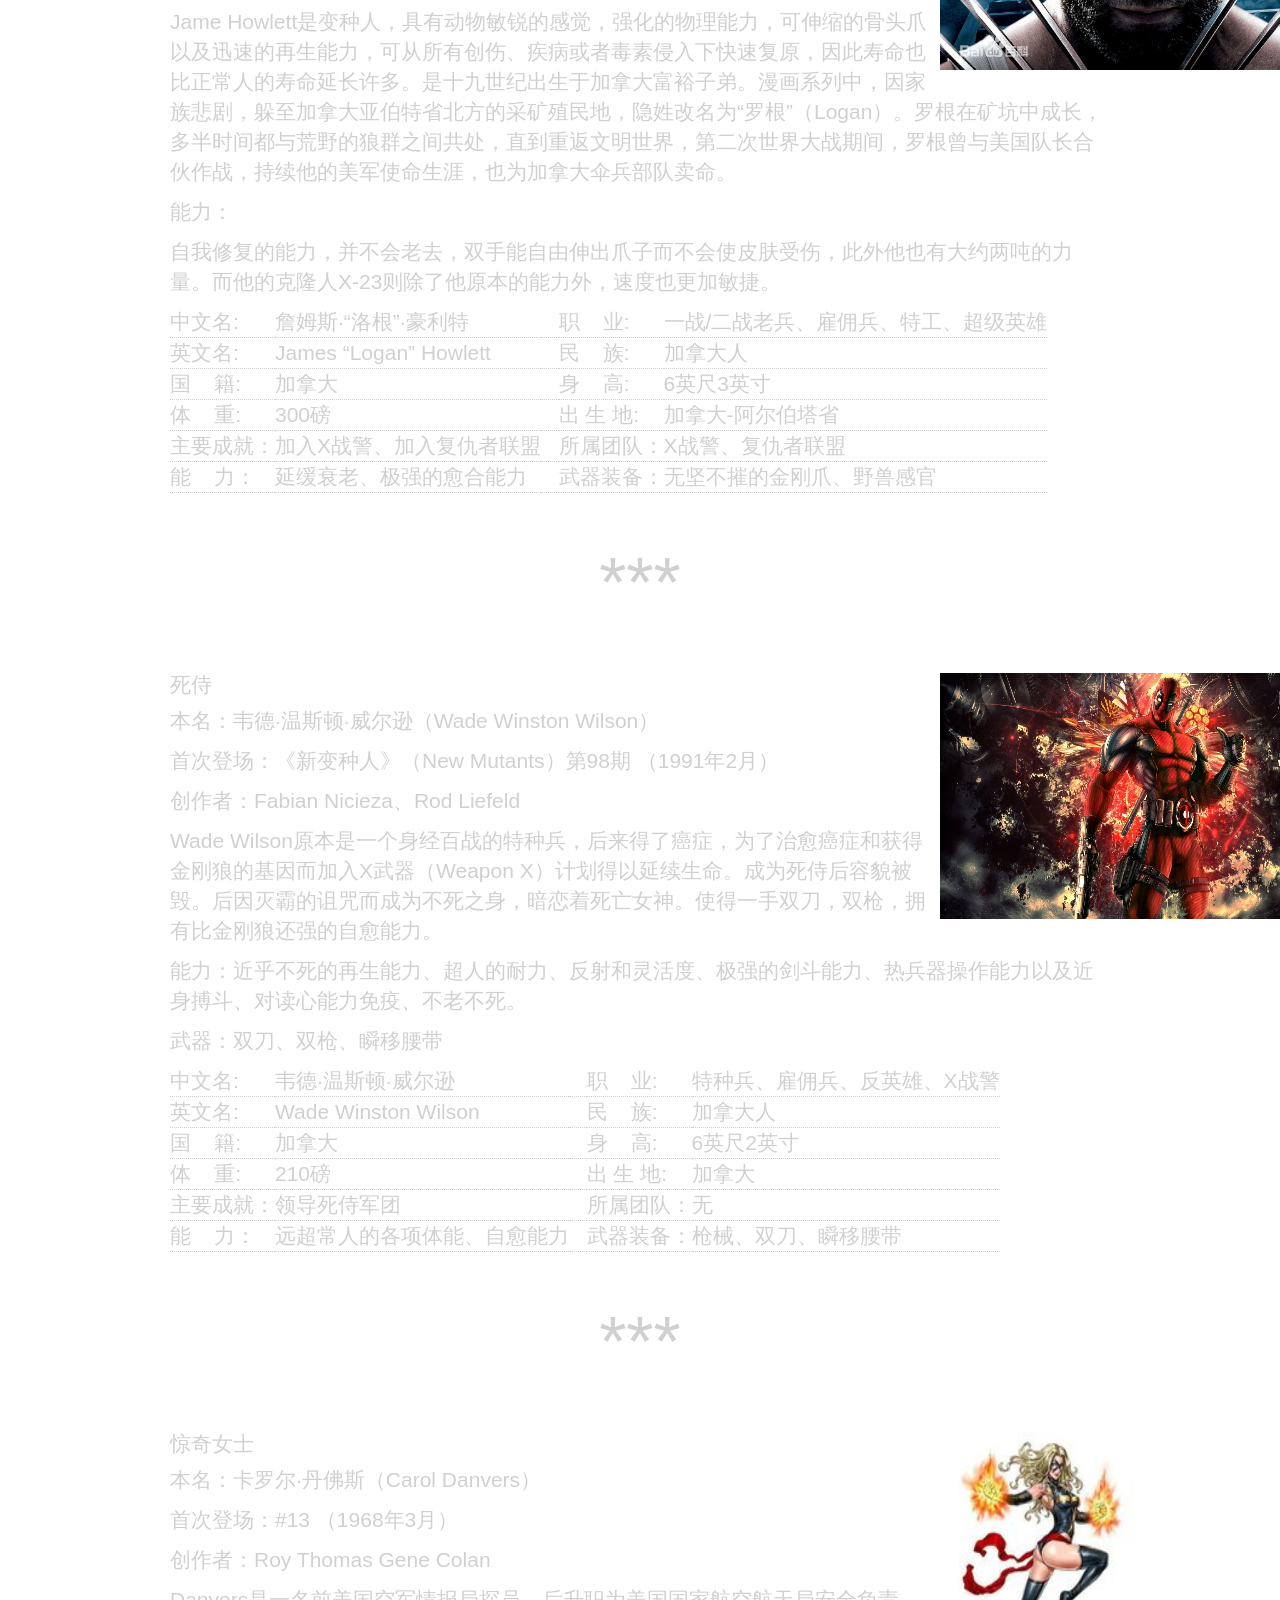
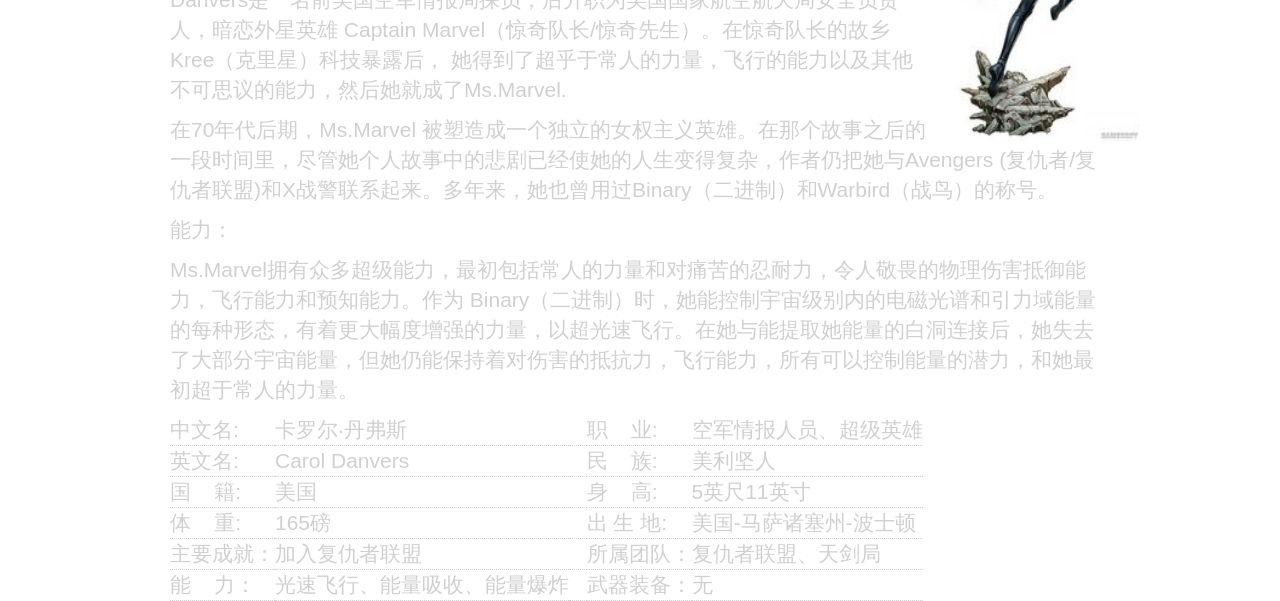
==== commit 1ddc5976: "new" ====
--- a/web_final_homework2/hero.html
+++ b/web_final_homework2/hero.html
@@ -2,6 +2,9 @@
 <html lang="en">
 <head>
 	<meta charset="UTF-8">
+	<meta http-equiv=X-UA-Compatible content=IE=EmulateIE7>
+	<meta http-equiv="X-UA-Compatible" content="IE=edge,chrome=1">
+	<meta name="viewport" content="width=device-width, initial-scale=1.0">
 	<title>漫威著名英雄</title>
 	<link rel="stylesheet" href="https://maxcdn.bootstrapcdn.com/bootstrap/3.3.6/css/bootstrap.min.css">
    	<link rel="stylesheet" type="text/css" href="font-awesome-4.7.0/css/font-awesome.min.css">
@@ -19,7 +22,7 @@
 	    width: 230px;
 	    z-index: 810;
 	    background-color: #222d32;
-	    opacity: 0.5;
+	    /*opacity: 0.5;*/
 	 }
 	</style>
 </head>
@@ -64,7 +67,8 @@
 			          <i class="fa fa-bomb" aria-hidden="true"></i> <span>Human Torch</span>
 			        </a>
 			      </li>
-			      <li><a href="index.html" target="_blank"><i class="fa fa-book"></i> <span>Back</span></a></li>
+			      <li><a href="index.html" target="_blank"><i class="fa fa-book"></i> <span>返回首页</span></a></li>
+			      <li><a href="myform.html" target="_blank"><i class="fa fa-book"></i> <span>联系我</span></a></li>
 			    </ul>
 			</section>
 		</aside>
--- a/web_final_homework2/sidebar/dist/sidebar-menu.css
+++ b/web_final_homework2/sidebar/dist/sidebar-menu.css
@@ -2,7 +2,7 @@
   list-style: none;
   margin: 0;
   padding: 0;
-  background-color: #222d32; }
+  background-color: white; }
   .sidebar-menu > li {
     position: relative;
     margin: 0;
--- a/web_final_homework2/css/hero.css
+++ b/web_final_homework2/css/hero.css
@@ -1,5 +1,5 @@
 	body{
-        background-image:url("../picture/bcg.jpg");
+        background-image:url("../picture/p2.jpg");
         background-repeat:no-repeat;
         background-attachment: fixed;       
     }
@@ -13,12 +13,16 @@
         text-align: center;
         color: #D0D0D0;
     }
-
+    span{
+        font-family: Helvetica, Tahoma, Arial, STXihei, "华文细黑", "Microsoft YaHei", "微软雅黑", sans-serif;
+    }
     p,h3,h1{
         font-size: 1.5em;
+        font-family: Helvetica, Tahoma, Arial, STXihei, "华文细黑", "Microsoft YaHei", "微软雅黑", sans-serif;
         color: #D0D0D0;
     }
     table tr td,th{
+        font-family: Helvetica, Tahoma, Arial, STXihei, "华文细黑", "Microsoft YaHei", "微软雅黑", sans-serif;
         font-size: 1.5em;
         color: #D0D0D0;
         border-bottom: 1px dotted #D0D0D0;
